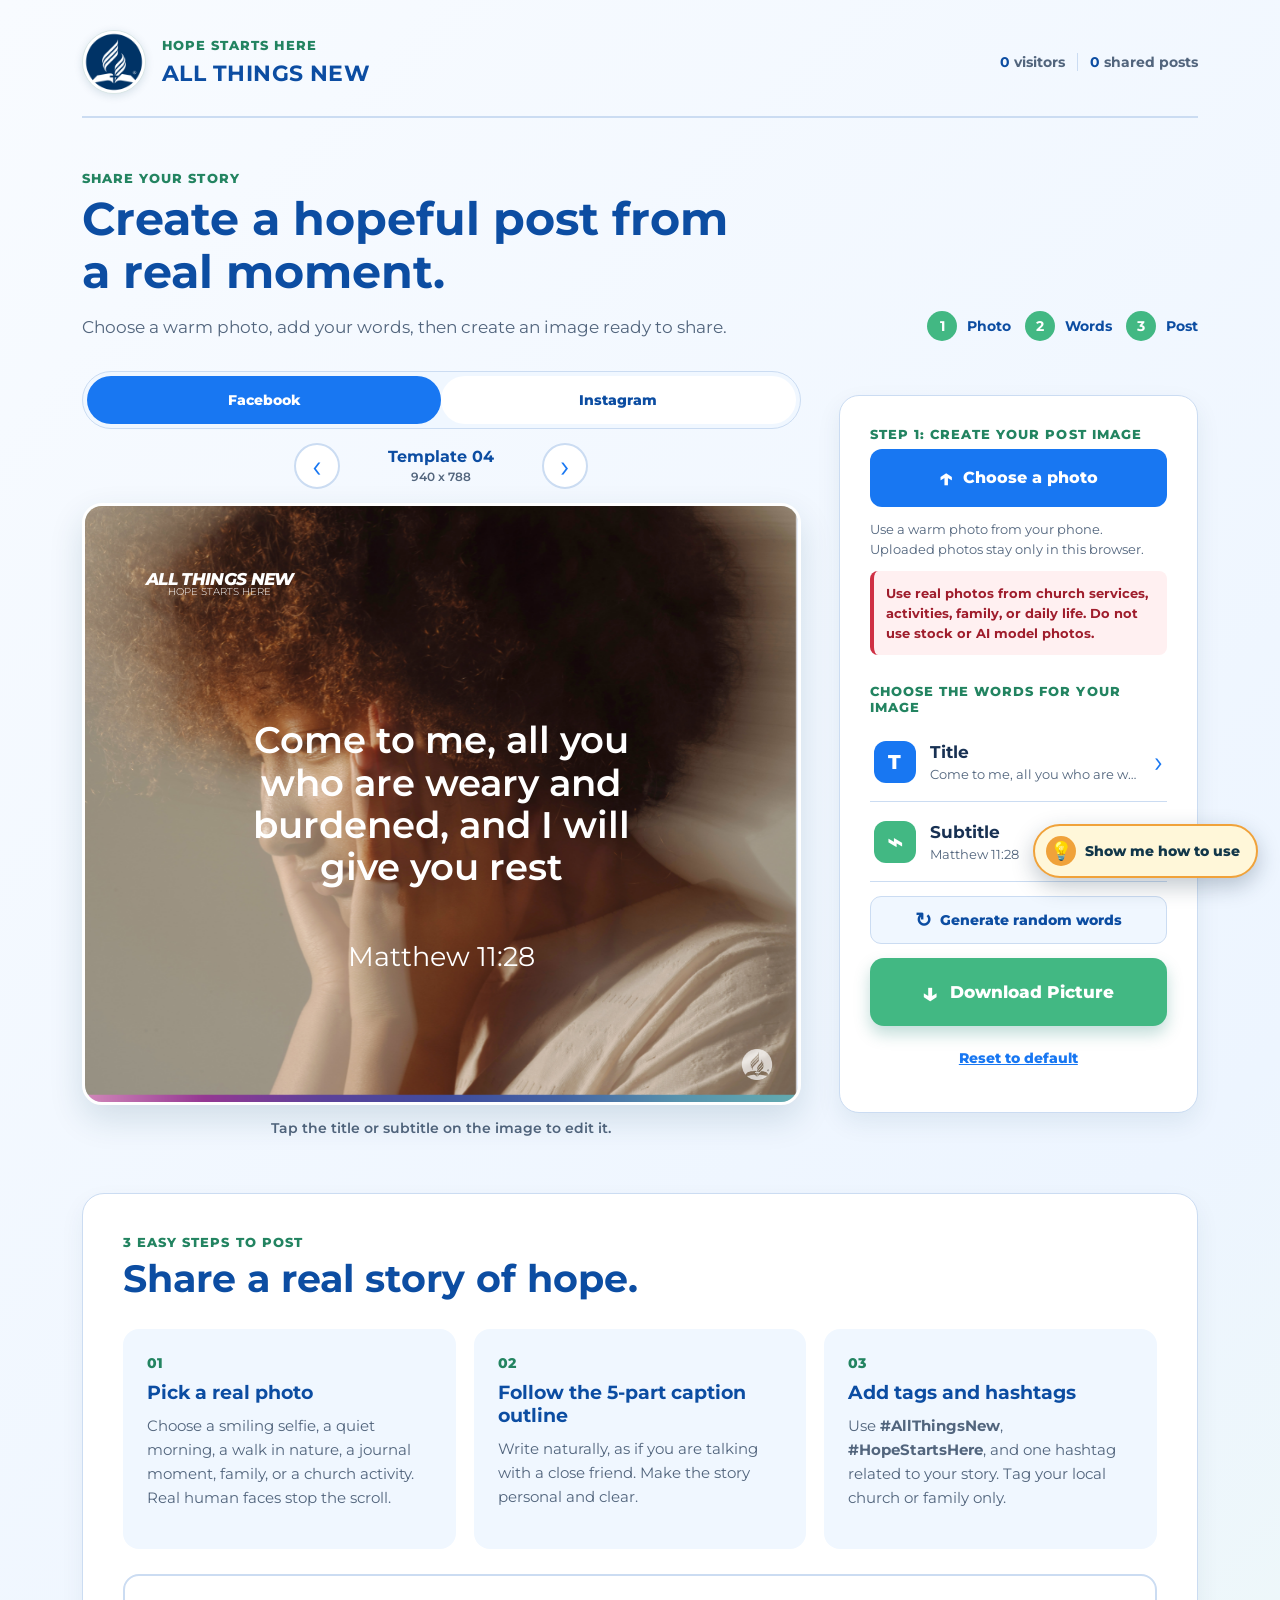
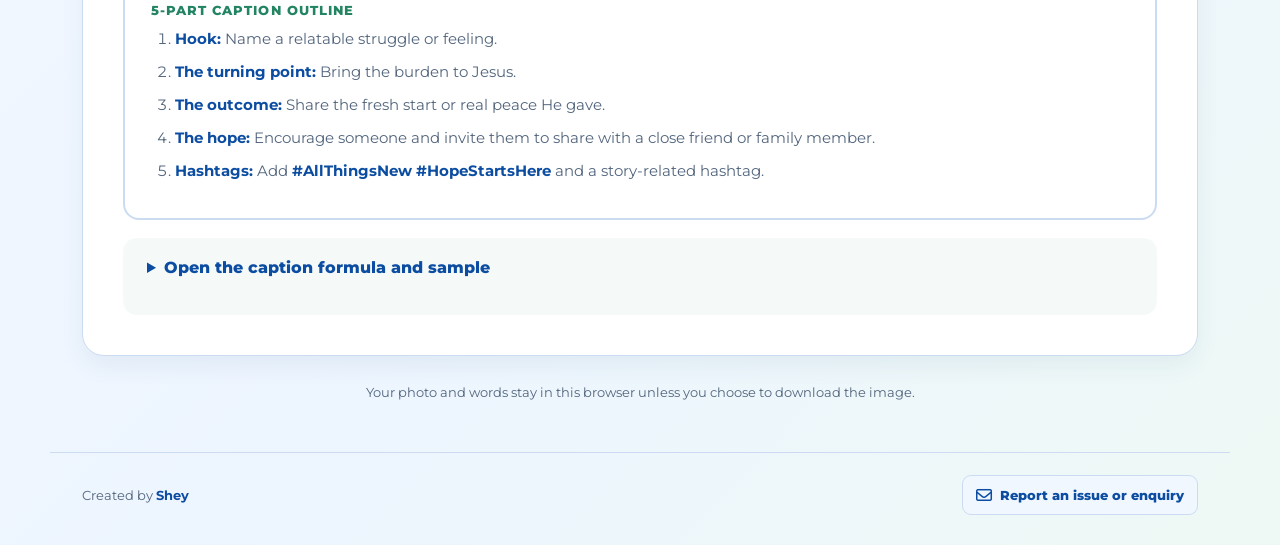
==== index.html @ 76ec109b "Refine mobile post editor" ====
<!doctype html>
<html lang="en">
<head>
  <meta charset="utf-8">
  <meta name="viewport" content="width=device-width, initial-scale=1">
  <meta name="theme-color" content="#075d70">
  <title>All Things New Post Creator</title>
  <link rel="preconnect" href="https://fonts.googleapis.com">
  <link rel="preconnect" href="https://fonts.gstatic.com" crossorigin>
  <link href="https://fonts.googleapis.com/css2?family=Montserrat:ital,wght@0,300;0,400;0,500;0,600;0,700;0,800;1,800&display=swap" rel="stylesheet">
  <link rel="stylesheet" href="https://cdnjs.cloudflare.com/ajax/libs/font-awesome/6.7.2/css/all.min.css">
  <link rel="stylesheet" href="styles.css?v=29">
</head>
<body>
  <main class="page-shell">
    <header class="site-header">
      <img class="brand-logo" src="resources/images/logo.png" alt="All Things New logo">
      <div><p class="eyebrow">Hope Starts Here</p><h1>ALL THINGS NEW</h1></div>
      <p class="visitor-count" id="site-stats" aria-live="polite" hidden><span><strong id="visitor-count">0</strong> visitors</span><span><strong id="share-count">0</strong> shared posts</span></p>
    </header>

    <section class="intro" aria-labelledby="intro-title">
      <div><p class="eyebrow">Share your story</p><h2 id="intro-title">Create a hopeful post from a real moment.</h2><p class="intro-copy">Choose a warm photo, add your words, then create an image ready to share.</p></div>
      <div class="steps" aria-label="Three steps"><span><b>1</b> Photo</span><span><b>2</b> Words</span><span><b>3</b> Post</span></div>
    </section>

    <section class="workspace" aria-label="Post creator">
      <div class="template-wrap">
        <div class="format-switch" aria-label="Post format"><button class="format-button is-selected" type="button" data-format="facebook">Facebook</button><button class="format-button" type="button" data-format="instagram">Instagram</button></div>
        <div class="template-navigation"><button class="template-nav" id="previous-template" type="button" aria-label="Previous template">‹</button><p><strong id="template-name">Hope</strong><span id="template-size">940 × 788</span></p><button class="template-nav" id="next-template" type="button" aria-label="Next template">›</button></div>
        <div class="template" id="template" role="img" aria-label="Editable post template">
          <img id="background-image" src="resources/images/facebook/background_04.png" alt="Selected post background">
          <div class="template-overlay template-watermark" id="template-watermark" aria-hidden="true"><span id="watermark-title">ALL THINGS NEW</span><span id="watermark-subtitle">HOPE STARTS HERE</span></div>
          <img class="template-overlay template-logo" id="template-logo" src="resources/images/template_logo.png" alt="">
          <button class="template-text title-text" id="title-preview" type="button" aria-label="Edit title">Come to me, all you who are weary and burdened, and I will give you rest</button>
          <button class="template-text subtitle-text" id="subtitle-preview" type="button" aria-label="Edit subtitle">Matthew  11:28</button>
        </div>
        <p class="template-hint">Tap the title or subtitle on the image to edit it.</p>
      </div>

      <aside class="editor-card" aria-label="Post controls">
        <p class="eyebrow">Step 1: Create your post image</p>
        <label class="upload-button" for="photo-upload"><span aria-hidden="true">↑</span> Choose a photo</label>
        <input id="photo-upload" type="file" accept="image/*" hidden>
        <p class="upload-note" id="upload-note">Use a warm photo from your phone. Uploaded photos stay only in this browser.</p>
        <p class="photo-reminder danger"><span class="photo-reminder-full">Use real photos from church services, activities, family, or daily life. Do not use stock or AI model photos.</span><span class="photo-reminder-short">Real photos only. No stock or AI photos.</span></p>
        <p class="eyebrow editor-heading">Choose the words for your image</p>
         <button class="edit-row" type="button" data-field="title"><span class="edit-icon" aria-hidden="true">T</span><span><strong>Title</strong><small id="title-summary">Come to me, all you who are weary and burdened, and I will give you rest</small></span><span class="chevron" aria-hidden="true">›</span></button>
         <button class="edit-row" type="button" data-field="subtitle"><span class="edit-icon voice" aria-hidden="true">⌁</span><span><strong>Subtitle</strong><small id="subtitle-summary">Matthew  11:28</small></span><span class="chevron" aria-hidden="true">›</span></button>
         <button class="generate-text-button" id="generate-text-button" type="button" disabled><span aria-hidden="true">↻</span> Generate random words</button>
         <div class="share-area"><button class="share-button" id="share-button" type="button"><span class="share-glyph" aria-hidden="true">↓</span><span>Download Picture</span></button><button class="reset-button" id="reset-button" type="button">Reset to default</button></div>
      </aside>
    </section>

    <section class="guide-section" aria-labelledby="guide-title">
      <div><p class="eyebrow">3 easy steps to post</p><h2 id="guide-title">Share a real story of hope.</h2></div>
      <div class="guide-grid">
        <article><span>01</span><h3>Pick a real photo</h3><p>Choose a smiling selfie, a quiet morning, a walk in nature, a journal moment, family, or a church activity. Real human faces stop the scroll.</p></article>
        <article><span>02</span><h3>Follow the 5-part caption outline</h3><p>Write naturally, as if you are talking with a close friend. Make the story personal and clear.</p></article>
        <article><span>03</span><h3>Add tags and hashtags</h3><p>Use <strong>#AllThingsNew</strong>, <strong>#HopeStartsHere</strong>, and one hashtag related to your story. Tag your local church or family only.</p></article>
      </div>
      <div class="caption-guide"><p class="eyebrow">5-part caption outline</p><ol><li><strong>Hook:</strong> Name a relatable struggle or feeling.</li><li><strong>The turning point:</strong> Bring the burden to Jesus.</li><li><strong>The outcome:</strong> Share the fresh start or real peace He gave.</li><li><strong>The hope:</strong> Encourage someone and invite them to share with a close friend or family member.</li><li><strong>Hashtags:</strong> Add <strong>#AllThingsNew #HopeStartsHere</strong> and a story-related hashtag.</li></ol></div>
      <details class="caption-template"><summary>Open the caption formula and sample</summary><article class="social-sample" id="social-sample" data-platform="facebook" aria-label="Example social media post preview"><header class="social-post-header"><img class="social-avatar" src="resources/images/logo.png" alt=""><span><strong id="sample-user-name">All Things New</strong><small id="sample-post-meta">Just now · Public</small></span><i class="fa-solid fa-ellipsis" aria-hidden="true"></i></header><p class="sample-post-copy">A while ago, I was feeling completely [overwhelmed by work / stressed about the future / exhausted by daily life / trapped in overthinking]. I kept trying to fix everything on my own, but honestly, it was wearing me out.&#10;&#10;That’s when I brought my mess to Jesus and asked Him for a real fresh start.&#10;&#10;He didn't change my circumstances overnight, but He gave me [a deep peace / clear direction / the strength to keep going / quiet rest for my mind] right in the middle of it.&#10;&#10;If you’re going through a heavy or tiring season right now, please know that fresh starts are real and hope is available. You don't have to figure it all out alone 🤍&#10;&#10;Know someone who might need a little hope today? Feel free to share or send this post to a close friend or family member who's going through a tough week!</p><p class="sample-post-hashtags">#AllThingsNew #HopeStartsHere [Insert Your Story Hashtag]</p><img class="sample-post-image" id="sample-post-image" alt="Example All Things New post image"><div class="sample-reaction-count"><span><i class="fa-solid fa-thumbs-up" aria-hidden="true"></i> Like</span><span>1 comment</span></div><div class="sample-reactions" aria-hidden="true"><span><i class="fa-regular fa-thumbs-up"></i> Like</span><span><i class="fa-regular fa-comment"></i> Comment</span><span><i class="fa-solid fa-share"></i> Share</span></div></article></details>
    </section>
    <p class="privacy-note">Your photo and words stay in this browser unless you choose to download the image.</p>
  </main>
  <footer class="site-footer"><p>Created by <strong>Shey</strong></p><a href="mailto:vviamwho02@gmail.com?subject=All%20Things%20New%20website%20issue%20or%20enquiry"><i class="fa-regular fa-envelope" aria-hidden="true"></i> Report an issue or enquiry</a></footer>

  <dialog class="edit-dialog" id="edit-dialog" aria-labelledby="dialog-title"><form method="dialog" id="edit-form"><button class="close-button" value="cancel" aria-label="Close editor">×</button><p class="eyebrow">Edit your message</p><h2 id="dialog-title">Change title</h2><label for="message-input" id="message-label">Title</label><textarea id="message-input" rows="5" maxlength="1000" spellcheck="true"></textarea><div class="input-tools"><span id="word-count">0 / 100 words</span><button type="button" class="speak-button" id="speak-button">Speak</button></div><p class="text-guidance" id="text-guidance" aria-live="polite"></p><p class="voice-status" id="voice-status" aria-live="polite"></p><button class="done-button" value="save">Done</button></form></dialog>
  <div class="share-dialog" id="share-dialog" hidden aria-labelledby="share-title"><div class="share-panel composer-panel"><div class="processing" id="processing-state"><span class="loader"></span><h2 id="share-title">Creating your image</h2><p>Preparing your post...</p></div><div class="post-composer" id="post-composer" hidden><button class="close-share" id="close-share" type="button" aria-label="Close post composer">×</button><p class="eyebrow">Step 2: Write and share your post</p><h2>Your image was downloaded</h2><p class="composer-message">Share it to your friend with your story!</p><div class="caption-heading"><label for="caption-input">Your caption</label><button class="caption-guide-button" id="caption-guide-button" type="button" aria-expanded="false" aria-controls="caption-guide-tip">💡 Need ideas?</button></div><textarea id="caption-input" rows="11" spellcheck="true" placeholder="Write your story here...&#10;&#10;Start with a feeling or struggle, share the turning point with Jesus, then offer hope to a friend."></textarea><div class="caption-guide-tip" id="caption-guide-tip" hidden><strong>A small writing kit</strong><span>1. Hook: name a feeling.</span><span>2. Turning point: bring it to Jesus.</span><span>3. Outcome: share the peace or fresh start.</span><span>4. Hope: encourage a friend.</span></div><label for="hashtag-input">Hashtags</label><input id="hashtag-input" class="hashtag-input" value="#AllThingsNew #HopeStartsHere" aria-describedby="hashtag-help"><p class="composer-help" id="hashtag-help">Add your own story hashtag after these two campaign hashtags.</p><img id="created-image-preview" class="created-image-preview" alt="Your generated post image"><p class="share-status" id="share-status" aria-live="polite"></p><p class="share-to-title">Choose where to share</p><div class="platform-actions"><button type="button" data-platform="facebook">Share to Facebook</button><button type="button" data-platform="whatsapp">Send with WhatsApp</button><button type="button" data-platform="instagram">Share to Instagram</button><button type="button" data-platform="tiktok">Share to TikTok</button></div></div></div></div>
  <button class="guide-bulb" id="guide-bulb" type="button" hidden><span aria-hidden="true">💡</span><span>Show me how to use</span></button>
  <div class="guide-layer" id="guide-layer" hidden aria-live="polite"></div>
  <script src="templates/templates.js?v=21"></script>
  <script src="supabase-config.js?v=2"></script>
  <script src="app.js?v=30"></script>
</body>
</html>
---- styles.css ----
:root { --ink:#12374a; --muted:#4c6875; --blue:#075d70; --blue-dark:#063f58; --green:#087968; --green-dark:#056154; --mist:#eef8f6; --surface:#ffffff; --line:#c8dfdc; --focus:#f0a23a; }
* { box-sizing:border-box; }
body { margin:0; color:var(--ink); background:linear-gradient(135deg,#f7fcfb 0%,#eaf5f5 100%); font-family:Montserrat,Arial,sans-serif; font-size:16px; }
button,textarea { font:inherit; } button { cursor:pointer; } button:focus-visible,textarea:focus-visible { outline:4px solid var(--focus); outline-offset:3px; }
.page-shell { max-width:1180px; margin:auto; padding:30px 32px 52px; }
.site-header { display:flex; align-items:center; gap:16px; padding-bottom:22px; border-bottom:2px solid var(--line); }
.brand-logo { width:64px; height:64px; flex:none; border:1px solid #d9e7e5; border-radius:50%; background:#fff; object-fit:cover; }
.eyebrow { margin:0 0 7px; color:var(--green-dark); font-size:13px; font-weight:800; letter-spacing:.08em; text-transform:uppercase; }
h1,h2,p { margin-top:0; } h1 { margin-bottom:0; color:var(--blue-dark); font-size:22px; letter-spacing:.02em; } h2 { margin-bottom:14px; color:var(--blue-dark); font-size:clamp(30px,4vw,46px); line-height:1.15; }
.visitor-count { display:flex; gap:12px; margin:0 0 0 auto; color:var(--muted); font-size:14px; font-weight:700; }.visitor-count span + span { padding-left:12px; border-left:1px solid var(--line); }.visitor-count strong { color:var(--blue-dark); }
.intro { display:flex; align-items:end; justify-content:space-between; gap:32px; padding:52px 0 30px; }.intro h2 { max-width:680px; }.intro-copy { max-width:650px; margin-bottom:0; color:var(--muted); font-size:17px; line-height:1.65; }
.steps { display:flex; gap:14px; color:var(--blue-dark); font-size:14px; font-weight:700; white-space:nowrap; }.steps b { display:inline-grid; place-items:center; width:30px; height:30px; margin-right:6px; color:#fff; background:var(--green); border-radius:50%; }
.workspace { display:grid; grid-template-columns:minmax(0,2fr) minmax(310px,1fr); align-items:center; gap:38px; }.template-wrap { min-width:0; }.template { position:relative; overflow:hidden; aspect-ratio:940/788; border:3px solid #fff; border-radius:20px; background:#d7e2dc; box-shadow:0 14px 34px #063f5824; isolation:isolate; }
#background-image { position:absolute; inset:0; width:100%; height:100%; object-fit:cover; z-index:-1; }.template-text { position:absolute; left:7.98%; width:84.04%; min-height:0; padding:0; color:#fff; border:0; border-radius:8px; background:transparent; font-family:Montserrat,Arial,sans-serif; text-align:center; white-space:pre-line; }.template-text:hover,.template-text:focus-visible { background:transparent; outline:3px solid #fff; outline-offset:4px; }.title-text { top:34%; font-size:clamp(21px,5.16vw,48.5px); font-weight:600; line-height:1.15; }.subtitle-text { top:61%; font-size:clamp(16px,3.8vw,35.7px); font-weight:400; line-height:1.35; }
.floating-share { position:absolute; right:18px; bottom:18px; z-index:2; display:flex; align-items:center; justify-content:center; gap:6px; min-width:76px; min-height:76px; color:#fff; background:var(--blue); border:3px solid #fff; border-radius:50%; box-shadow:0 5px 15px #063f5866; font-weight:800; }.floating-share span { font-size:27px; }.floating-share small { display:none; }.floating-share:hover { background:var(--blue-dark); transform:scale(1.04); }.template-hint { margin:14px 0 0; color:var(--muted); font-size:14px; font-weight:600; text-align:center; }
.editor-card { padding:30px; background:var(--surface); border:1px solid var(--line); border-radius:20px; box-shadow:0 10px 25px #063f5814; }.edit-row { display:flex; align-items:center; width:100%; min-height:80px; gap:14px; padding:16px 4px; color:var(--ink); text-align:left; border:0; border-bottom:1px solid var(--line); background:transparent; }.edit-row:hover { background:var(--mist); }.edit-row > span:nth-child(2) { min-width:0; flex:1; }.edit-row strong,.edit-row small { display:block; }.edit-row strong { font-size:17px; }.edit-row small { overflow:hidden; margin-top:4px; color:var(--muted); font-size:13px; text-overflow:ellipsis; white-space:nowrap; }.edit-icon { display:grid; place-items:center; flex:none; width:42px; height:42px; color:#fff; background:var(--blue); border-radius:12px; font-size:20px; font-weight:800; }.edit-icon.voice { background:var(--green); font-size:26px; }.chevron { color:var(--blue); font-size:30px; }
.generate-text-button { display:flex; align-items:center; justify-content:center; gap:8px; width:100%; min-height:48px; margin-top:14px; color:var(--blue-dark); background:var(--mist); border:1px solid var(--line); border-radius:11px; font-size:14px; font-weight:800; }.generate-text-button:hover:not(:disabled) { color:#fff; background:var(--blue); border-color:var(--blue); }.generate-text-button:disabled { cursor:wait; opacity:.65; }.generate-text-button span { font-size:20px; }.share-area { padding-top:14px; }.share-button { display:flex; align-items:center; justify-content:center; gap:12px; width:100%; min-height:68px; color:#fff; background:var(--green); border:0; border-radius:14px; box-shadow:0 8px 16px #08796840; font-size:17px; font-weight:800; }.share-button:hover { background:var(--green-dark); transform:translateY(-1px); }.share-glyph { font-size:27px; }.reset-button { width:100%; min-height:48px; margin-top:8px; padding:12px; color:var(--blue); background:transparent; border:0; font-size:14px; font-weight:800; text-decoration:underline; }.privacy-note { margin:28px 0 0; color:var(--muted); font-size:13px; text-align:center; }
dialog { max-width:500px; width:calc(100% - 30px); padding:0; border:0; border-radius:20px; box-shadow:0 20px 70px #063f5855; }dialog::backdrop { background:#063f5899; backdrop-filter:blur(4px); }.edit-dialog form { position:relative; padding:32px; }.close-button,.close-share { position:absolute; top:17px; right:19px; color:var(--muted); background:none; border:0; font-size:30px; }.edit-dialog h2,.share-options h2 { font-size:29px; }label { display:block; margin:24px 0 8px; font-size:15px; font-weight:800; }textarea { width:100%; min-height:120px; padding:15px; color:var(--ink); border:2px solid var(--line); border-radius:12px; outline-color:var(--blue); resize:vertical; }.input-tools { display:flex; justify-content:space-between; align-items:center; margin-top:10px; color:var(--muted); font-size:13px; }.speak-button { min-height:42px; padding:8px 13px; color:var(--green-dark); background:#e1f2ed; border:0; border-radius:9px; font-size:13px; font-weight:800; }.voice-status { min-height:18px; margin:12px 0 0; color:var(--green-dark); font-size:13px; }.done-button { width:100%; min-height:56px; margin-top:22px; padding:15px; color:#fff; background:var(--blue); border:0; border-radius:12px; font-size:16px; font-weight:800; }
.share-dialog { position:fixed; inset:0; z-index:5; display:grid; place-items:center; padding:20px; background:#063f58cc; }.share-dialog[hidden] { display:none !important; pointer-events:none; }.share-panel { position:relative; width:min(440px,100%); padding:32px; background:#fff; border-radius:20px; text-align:center; }.processing h2 { margin-top:20px; }.processing p,.share-options>p:not(.eyebrow):not(.share-fallback) { color:var(--muted); font-size:14px; }.loader { display:block; width:50px; height:50px; margin:auto; border:5px solid #d7ece7; border-top-color:var(--green); border-radius:50%; animation:spin .8s linear infinite; }@keyframes spin { to { transform:rotate(360deg); } }.share-options { position:relative; }.share-grid { display:grid; grid-template-columns:1fr 1fr; gap:12px; margin-top:25px; }.share-grid button { min-height:72px; color:var(--ink); background:#f3f9f8; border:1px solid var(--line); border-radius:12px; font-size:22px; font-weight:800; }.share-grid button:hover { border-color:var(--green); }.share-grid span { display:block; margin-top:5px; font-size:12px; font-weight:700; }.share-fallback { margin:20px 0 0; color:var(--muted); font-size:12px; line-height:1.5; }
@media (max-width:760px) { .page-shell { padding:22px 16px 38px; }.site-header { gap:12px; padding-bottom:18px; }.brand-logo { width:54px; height:54px; }h1 { font-size:18px; }.intro { display:block; padding:38px 0 24px; }.intro-copy { font-size:16px; }.steps { justify-content:space-between; margin-top:24px; font-size:13px; }.workspace { display:block; }.editor-card { margin-top:26px; padding:24px; }.visitor-count { display:none; }.floating-share { right:10px; bottom:10px; min-width:64px; min-height:64px; } }
@media (prefers-reduced-motion:reduce) { *,*::before,*::after { scroll-behavior:auto!important; animation-duration:.01ms!important; transition-duration:.01ms!important; } }

.format-switch { display:flex; gap:10px; margin-bottom:14px; }.format-button { min-height:48px; flex:1; padding:10px 14px; color:var(--blue-dark); background:#fff; border:2px solid var(--line); border-radius:12px; font-size:14px; font-weight:800; }.format-button.is-selected { color:#fff; background:var(--blue); border-color:var(--blue); }.template-navigation { display:flex; align-items:center; justify-content:center; gap:16px; margin:0 0 14px; }.template-navigation p { min-width:170px; margin:0; color:var(--blue-dark); text-align:center; }.template-navigation strong,.template-navigation span { display:block; }.template-navigation strong { font-size:16px; }.template-navigation span { margin-top:3px; color:var(--muted); font-size:12px; font-weight:600; }.template-nav { display:grid; place-items:center; width:46px; height:46px; color:var(--blue); background:#fff; border:2px solid var(--line); border-radius:50%; font-size:32px; line-height:1; }.template-nav:hover { border-color:var(--blue); background:var(--mist); }
.upload-button { display:flex; align-items:center; justify-content:center; gap:10px; width:100%; min-height:58px; margin:0; color:#fff; background:var(--blue); border:0; border-radius:12px; font-size:16px; font-weight:800; cursor:pointer; }.upload-button:hover { background:var(--blue-dark); }.upload-button span { font-size:24px; }.upload-note,.photo-reminder { margin:12px 0 0; color:var(--muted); font-size:13px; line-height:1.55; }.photo-reminder { padding:12px; color:var(--green-dark); background:var(--mist); border-left:4px solid var(--green); border-radius:8px; }.editor-heading { margin-top:28px; }
.guide-section { margin-top:56px; padding:40px; background:#fff; border:1px solid var(--line); border-radius:22px; box-shadow:0 10px 25px #063f5810; }.guide-section h2 { max-width:650px; font-size:clamp(28px,3vw,38px); }.guide-grid { display:grid; grid-template-columns:repeat(3,1fr); gap:18px; margin-top:28px; }.guide-grid article { padding:24px; background:var(--mist); border-radius:16px; }.guide-grid span { color:var(--green-dark); font-size:14px; font-weight:800; }.guide-grid h3 { margin:9px 0 10px; color:var(--blue-dark); font-size:19px; }.guide-grid p,.caption-guide li,.caption-template p { color:var(--muted); font-size:15px; line-height:1.6; }.caption-guide { margin-top:25px; padding:26px; border:2px solid var(--line); border-radius:16px; }.caption-guide ol { margin:0; padding-left:24px; }.caption-guide li { margin:9px 0; }.caption-guide strong,.caption-template strong { color:var(--blue-dark); }.caption-template { margin-top:18px; padding:0 24px 18px; background:#f5faf9; border-radius:14px; }.caption-template summary { padding:20px 0; color:var(--blue-dark); font-size:16px; font-weight:800; cursor:pointer; }.caption-template p:last-child { margin-bottom:0; }
@media (max-width:760px) { .format-switch { display:grid; grid-template-columns:1fr 1fr; }.format-button { padding:9px 6px; font-size:12px; }.guide-section { margin-top:38px; padding:26px 20px; }.guide-grid { grid-template-columns:1fr; }.guide-grid article { padding:20px; }.caption-guide { padding:22px 18px; }.caption-template { padding:0 18px 16px; } }

body[data-format="facebook"] { --ink:#183153; --muted:#52657d; --blue:#1877f2; --blue-dark:#0c4da2; --green:#42b883; --green-dark:#238461; --mist:#f0f7ff; --surface:#fff; --line:#cbdcf2; --focus:#f0a23a; background:linear-gradient(135deg,#f8fbff 0%,#edf5ff 68%,#eef9f5 100%); }
body[data-format="instagram"] { --ink:#45235c; --muted:#765879; --blue:#833ab4; --blue-dark:#5c1f86; --green:#fd1d86; --green-dark:#c4166a; --mist:#fff1f6; --surface:#fff; --line:#f0c5df; --focus:#ffbd3e; background:linear-gradient(135deg,#833ab4 0%,#c13584 35%,#fd1d86 65%,#fcb045 100%); }
body[data-format="instagram"] .page-shell { background:#fffaffea; }.format-switch { gap:0; padding:4px; background:var(--mist); border:1px solid var(--line); border-radius:999px; }.format-button { border:0; border-radius:999px; }.format-button.is-selected { background:var(--blue); }.format-button + .format-button { margin-left:0; }body[data-format="instagram"] .format-button.is-selected { background:linear-gradient(135deg,#833ab4,#fd1d86 58%,#fcb045); }.brand-logo { box-shadow:0 2px 8px #063f5822; }

body,.page-shell,.site-header,.editor-card,.guide-section,.format-switch,.format-button,.upload-button,.share-button,.template-nav,.template-navigation p,.caption-guide,.caption-template { transition:background .45s ease,color .45s ease,border-color .45s ease,box-shadow .45s ease; }.template-overlay { position:absolute; z-index:1; height:auto; pointer-events:none; }.template-watermark { display:flex; flex-direction:column; align-items:center; justify-content:space-between; color:#fff; line-height:1; text-align:center; white-space:nowrap; }.template-watermark span:first-child { font-family:Montserrat,Arial,sans-serif; font-style:italic; font-weight:800; letter-spacing:-.04em; }.template-watermark span:last-child { font-family:Montserrat,Arial,sans-serif; font-style:normal; font-weight:300; letter-spacing:0; }.template-watermark.has-gradient-title span:first-child { color:transparent; background:linear-gradient(90deg,#98348e,#3478d5 50%,#70d7ef); background-clip:text; -webkit-background-clip:text; }.template-watermark.has-instagram-gradient-title span:first-child { color:transparent; background:linear-gradient(90deg,#98348e,#3478d5 50%,#75e6cb); background-clip:text; -webkit-background-clip:text; }.template-watermark.has-dark-subtitle span:last-child { color:#000; }.template-text { z-index:2; }

.composer-panel { width:min(720px,100%); max-height:calc(100vh - 32px); overflow:auto; text-align:left; }.post-composer h2 { margin-bottom:20px; }.post-composer textarea { min-height:250px; line-height:1.55; }.hashtag-input { width:100%; min-height:50px; padding:12px 14px; color:var(--ink); border:2px solid var(--line); border-radius:12px; font:inherit; outline-color:var(--blue); }.composer-help,.share-status { margin:8px 0 16px; color:var(--muted); font-size:13px; line-height:1.45; }.created-image-preview { display:block; width:min(100%,420px); max-height:380px; margin:18px auto; border:1px solid var(--line); border-radius:12px; object-fit:contain; }.platform-actions { display:flex; justify-content:center; gap:10px; }.platform-actions button { flex:1; min-height:58px; color:#fff; background:var(--blue); border:0; border-radius:11px; font-size:16px; font-weight:800; }.platform-actions button:hover { background:var(--blue-dark); }.share-status:not(:empty) { padding:10px 12px; color:var(--green-dark); background:var(--mist); border-radius:9px; }
@media (max-width:520px) { .composer-panel { padding:24px 18px; }.post-composer textarea { min-height:210px; }.platform-actions { flex-direction:column; } }

.photo-reminder.danger { color:#9f1d2c; background:#fff0f1; border-left-color:#cf3044; font-weight:700; }.composer-message { margin:-10px 0 22px; color:var(--green-dark); font-size:16px; font-weight:700; }.caption-heading { display:flex; align-items:center; justify-content:space-between; gap:12px; }.caption-heading label { margin:0; }.caption-guide-button { min-height:38px; padding:7px 10px; color:var(--blue-dark); background:var(--mist); border:1px solid var(--line); border-radius:9px; font-size:12px; font-weight:800; }.post-composer textarea::placeholder { color:#84939b; opacity:1; }.caption-guide-tip { display:grid; gap:6px; margin:10px 0 20px; padding:14px; color:var(--ink); background:#fff7d9; border-left:4px solid #f0a23a; border-radius:9px; font-size:13px; line-height:1.4; }.caption-guide-tip strong { color:var(--blue-dark); }
#caption-input { background:#f2f4f5; }.post-composer textarea:focus { background:#fff; }
.redownload-help { margin:0 auto 18px; text-align:center; }.redownload-help p { margin:0 0 8px; color:var(--muted); font-size:13px; }.redownload-help button { min-height:42px; padding:8px 13px; color:var(--blue-dark); background:var(--mist); border:1px solid var(--line); border-radius:9px; font-size:13px; font-weight:800; }.share-to-title { margin:22px 0 10px; color:var(--blue-dark); font-size:15px; font-weight:800; text-align:center; }.platform-actions button { display:flex; align-items:center; justify-content:center; gap:10px; color:#fff; background:var(--blue); border:2px solid var(--blue); box-shadow:0 6px 14px #075d7033; }.platform-actions .download-copy-button { color:var(--blue-dark); background:var(--mist); border-color:var(--line); box-shadow:none; }.platform-actions button:hover { background:var(--blue-dark); border-color:var(--blue-dark); }.platform-actions .download-copy-button:hover { color:#fff; background:var(--blue); border-color:var(--blue); }.platform-actions button i { font-size:20px; }
.share-fallback-message { margin:14px 0 0; padding:13px; color:var(--ink); background:#fff7d9; border-left:4px solid #f0a23a; border-radius:9px; font-size:14px; font-weight:600; line-height:1.5; }
.social-sample { max-width:590px; margin:0 auto; overflow:hidden; color:#1c1e21; background:#fff; border:1px solid #d8dce1; border-radius:10px; box-shadow:0 2px 8px #00000012; pointer-events:none; }.social-post-header { display:flex; align-items:center; gap:10px; padding:14px 14px 10px; }.social-avatar { width:40px; height:40px; border-radius:50%; object-fit:cover; }.social-post-header span { display:grid; gap:2px; min-width:0; }.social-post-header strong { color:#1c1e21; font-size:14px; }.social-post-header small { color:#65676b; font-size:12px; }.social-post-header > i { margin-left:auto; color:#65676b; }.sample-post-copy,.sample-post-hashtags { margin:0; padding:0 14px; color:#1c1e21; font-family:Arial,sans-serif; font-size:14px; line-height:1.42; }.sample-post-hashtags { padding-top:5px; padding-bottom:12px; color:#1877f2; }.sample-post-image { display:block; width:100%; max-height:440px; background:#eef0f2; object-fit:contain; }.sample-reaction-count { display:flex; justify-content:space-between; padding:10px 14px; color:#65676b; border-bottom:1px solid #e4e6eb; font:13px Arial,sans-serif; }.sample-reaction-count i { color:#1877f2; }.sample-reactions { display:grid; grid-template-columns:repeat(3,1fr); padding:4px 8px; color:#65676b; font:14px Arial,sans-serif; font-weight:700; text-align:center; }.sample-reactions span { padding:9px 2px; }.sample-reactions i { margin-right:5px; }.social-sample[data-platform="instagram"] { max-width:390px; border-color:#dbdbdb; border-radius:3px; }.social-sample[data-platform="instagram"] .social-post-header { padding:12px; }.social-sample[data-platform="instagram"] .social-post-header strong { font-size:13px; }.social-sample[data-platform="instagram"] .social-post-header small { display:none; }.social-sample[data-platform="instagram"] .sample-post-image { max-height:none; aspect-ratio:1/1; object-fit:cover; }.social-sample[data-platform="instagram"] .sample-reaction-count { justify-content:flex-start; gap:8px; padding:10px 12px 0; border:0; color:#262626; font-size:12px; font-weight:700; }.social-sample[data-platform="instagram"] .sample-reaction-count span:last-child { display:none; }.social-sample[data-platform="instagram"] .sample-reactions { display:flex; gap:15px; padding:9px 12px 5px; color:#262626; font-size:22px; text-align:left; }.social-sample[data-platform="instagram"] .sample-reactions span { padding:0; }.social-sample[data-platform="instagram"] .sample-reactions span:last-child { margin-left:auto; }.social-sample[data-platform="instagram"] .sample-reactions span { font-size:0; }.social-sample[data-platform="instagram"] .sample-reactions i { margin:0; font-size:22px; }.social-sample[data-platform="instagram"] .sample-post-copy,.social-sample[data-platform="instagram"] .sample-post-hashtags { padding-inline:12px; font-size:13px; }.social-sample[data-platform="instagram"] .sample-post-copy::before { color:#262626; content:"allthingsnew.hope "; font-weight:700; }.social-sample[data-platform="instagram"] .sample-post-hashtags { padding-bottom:13px; color:#00376b; }
.social-sample[data-platform="instagram"] .sample-post-image { aspect-ratio:4/5; }
.sample-post-copy { white-space:pre-line; text-align:left; }
.text-guidance { min-height:18px; margin:10px 0 0; padding-left:10px; color:#9f5b00; border-left:3px solid var(--focus); font-size:13px; font-weight:700; line-height:1.45; }
.text-guidance:empty { display:none; }
.site-footer { display:flex; align-items:center; justify-content:space-between; gap:18px; max-width:1180px; margin:0 auto; padding:22px 32px 30px; color:var(--muted); border-top:1px solid var(--line); font-size:13px; }.site-footer p { margin:0; }.site-footer strong { color:var(--blue-dark); }.site-footer a { display:inline-flex; align-items:center; gap:8px; min-height:40px; padding:9px 13px; color:var(--blue-dark); background:var(--mist); border:1px solid var(--line); border-radius:9px; font-weight:800; text-decoration:none; }.site-footer a:hover { color:#fff; background:var(--blue); border-color:var(--blue); }.site-footer a i { font-size:16px; }@media (max-width:600px) { .site-footer { display:grid; padding:20px 16px 26px; text-align:center; }.site-footer a { justify-content:center; } }
body[data-format="instagram"] .site-footer strong { color:#fff; text-shadow:0 1px 3px #5c1f8688; }
@media (max-width:760px) { .site-header .visitor-count { display:flex; width:100%; margin:12px 0 0; justify-content:center; } }
.guide-bulb { position:fixed; right:22px; bottom:22px; z-index:20; display:flex; align-items:center; gap:9px; min-height:52px; padding:10px 16px 10px 11px; color:#12374a; background:#fff7d9; border:2px solid #f0a23a; border-radius:999px; box-shadow:0 8px 22px #17324744; font-size:14px; font-weight:800; }.guide-bulb span:first-child { display:grid; place-items:center; width:30px; height:30px; background:#f0a23a; border-radius:50%; font-size:18px; }.guide-layer { position:fixed; inset:0; z-index:19; pointer-events:none; }.guide-heading { position:fixed; top:18px; left:50%; width:min(440px,calc(100% - 32px)); margin:0; padding:14px 18px; color:#fff; background:var(--blue-dark); border-radius:14px; box-shadow:0 8px 20px #17324755; font-size:17px; font-weight:800; text-align:center; transform:translateX(-50%); }.guide-callout { position:fixed; z-index:21; width:min(280px,calc(100vw - 24px)); padding:12px 14px; color:#12374a; background:#fff; border:2px solid #f0a23a; border-radius:12px; box-shadow:0 8px 22px #17324744; font-size:14px; font-weight:700; line-height:1.4; }.guide-callout::before { position:absolute; top:-11px; left:24px; width:16px; height:16px; background:#fff; border-top:2px solid #f0a23a; border-left:2px solid #f0a23a; content:""; transform:rotate(45deg); }.guide-highlight { position:relative; z-index:18; outline:4px solid #f0a23a; outline-offset:4px; border-radius:10px; box-shadow:0 0 0 7px #f0a23440; }.caption-guide-tip.guide-highlight,.platform-actions.guide-highlight { outline-offset:6px; }
@media (max-width:600px) { .guide-bulb { right:14px; bottom:14px; width:50px; min-height:50px; padding:0; border-radius:50%; }.guide-bulb span:first-child { width:100%; height:100%; background:transparent; }.guide-bulb span:last-child { display:none; }.guide-heading { top:10px; font-size:15px; }.guide-callout { width:calc(100vw - 24px); font-size:13px; }.guide-inline-callout { position:static; width:auto; margin:10px 0; pointer-events:none; }.guide-inline-callout::before { display:none; } }
.photo-reminder-short { display:none; }
@media (max-width:760px) { .site-header .visitor-count { display:none; }.upload-note { display:none; }.template-hint { display:block; margin-top:12px; font-size:13px; }.editor-heading,.edit-row,.generate-text-button { display:none; }.photo-reminder-full { display:none; }.photo-reminder-short { display:inline; } }
@media (max-width:900px) and (min-width:761px) { .page-shell { padding:26px 24px 44px; }.intro { display:block; padding:42px 0 28px; }.steps { margin-top:22px; }.workspace { display:block; }.editor-card { margin-top:28px; }.guide-section { padding:32px; } }
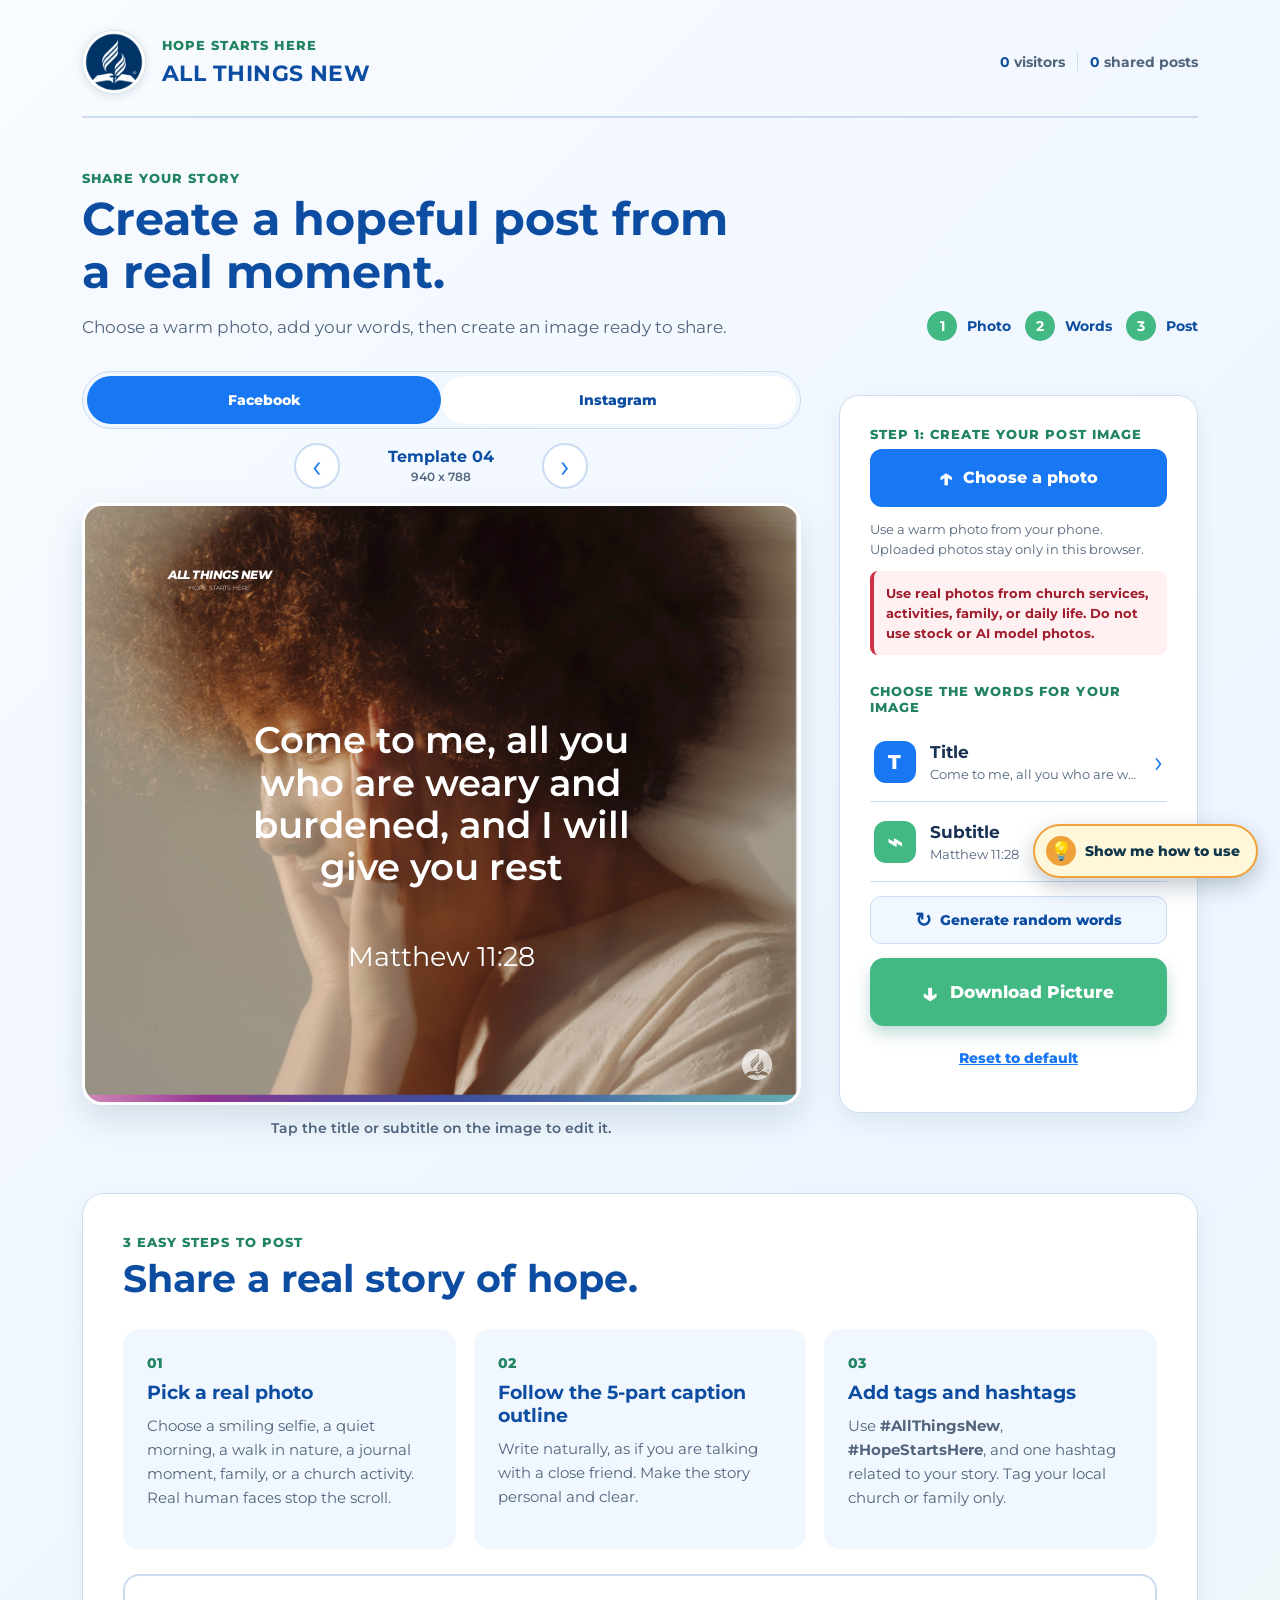
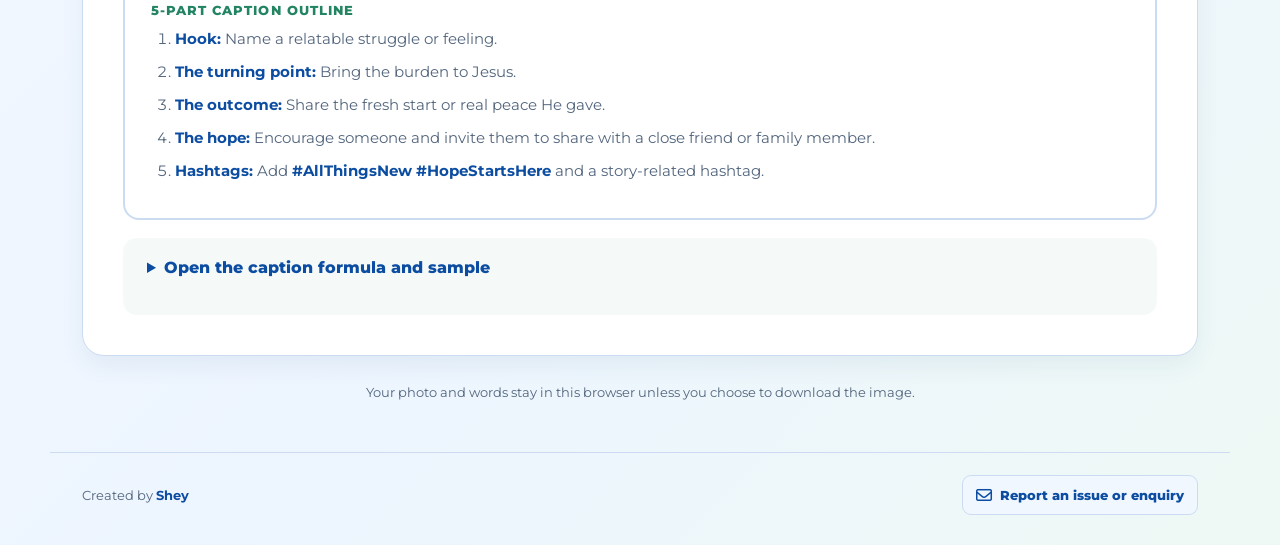
==== commit 6dfd8677: "Improve sharing controls and language tests" ====
--- a/index.html
+++ b/index.html
@@ -9,7 +9,7 @@
   <link rel="preconnect" href="https://fonts.gstatic.com" crossorigin>
   <link href="https://fonts.googleapis.com/css2?family=Montserrat:ital,wght@0,300;0,400;0,500;0,600;0,700;0,800;1,800&display=swap" rel="stylesheet">
   <link rel="stylesheet" href="https://cdnjs.cloudflare.com/ajax/libs/font-awesome/6.7.2/css/all.min.css">
-  <link rel="stylesheet" href="styles.css?v=29">
+  <link rel="stylesheet" href="styles.css?v=30">
 </head>
 <body>
   <main class="page-shell">
@@ -72,6 +72,6 @@
   <div class="guide-layer" id="guide-layer" hidden aria-live="polite"></div>
   <script src="templates/templates.js?v=21"></script>
   <script src="supabase-config.js?v=2"></script>
-  <script src="app.js?v=30"></script>
+  <script src="app.js?v=32"></script>
 </body>
 </html>
--- a/styles.css
+++ b/styles.css
@@ -31,12 +31,12 @@
 
 body,.page-shell,.site-header,.editor-card,.guide-section,.format-switch,.format-button,.upload-button,.share-button,.template-nav,.template-navigation p,.caption-guide,.caption-template { transition:background .45s ease,color .45s ease,border-color .45s ease,box-shadow .45s ease; }.template-overlay { position:absolute; z-index:1; height:auto; pointer-events:none; }.template-watermark { display:flex; flex-direction:column; align-items:center; justify-content:space-between; color:#fff; line-height:1; text-align:center; white-space:nowrap; }.template-watermark span:first-child { font-family:Montserrat,Arial,sans-serif; font-style:italic; font-weight:800; letter-spacing:-.04em; }.template-watermark span:last-child { font-family:Montserrat,Arial,sans-serif; font-style:normal; font-weight:300; letter-spacing:0; }.template-watermark.has-gradient-title span:first-child { color:transparent; background:linear-gradient(90deg,#98348e,#3478d5 50%,#70d7ef); background-clip:text; -webkit-background-clip:text; }.template-watermark.has-instagram-gradient-title span:first-child { color:transparent; background:linear-gradient(90deg,#98348e,#3478d5 50%,#75e6cb); background-clip:text; -webkit-background-clip:text; }.template-watermark.has-dark-subtitle span:last-child { color:#000; }.template-text { z-index:2; }
 
-.composer-panel { width:min(720px,100%); max-height:calc(100vh - 32px); overflow:auto; text-align:left; }.post-composer h2 { margin-bottom:20px; }.post-composer textarea { min-height:250px; line-height:1.55; }.hashtag-input { width:100%; min-height:50px; padding:12px 14px; color:var(--ink); border:2px solid var(--line); border-radius:12px; font:inherit; outline-color:var(--blue); }.composer-help,.share-status { margin:8px 0 16px; color:var(--muted); font-size:13px; line-height:1.45; }.created-image-preview { display:block; width:min(100%,420px); max-height:380px; margin:18px auto; border:1px solid var(--line); border-radius:12px; object-fit:contain; }.platform-actions { display:flex; justify-content:center; gap:10px; }.platform-actions button { flex:1; min-height:58px; color:#fff; background:var(--blue); border:0; border-radius:11px; font-size:16px; font-weight:800; }.platform-actions button:hover { background:var(--blue-dark); }.share-status:not(:empty) { padding:10px 12px; color:var(--green-dark); background:var(--mist); border-radius:9px; }
-@media (max-width:520px) { .composer-panel { padding:24px 18px; }.post-composer textarea { min-height:210px; }.platform-actions { flex-direction:column; } }
+.composer-panel { width:min(720px,100%); max-height:calc(100vh - 32px); overflow:auto; text-align:left; }.post-composer h2 { margin-bottom:20px; }.post-composer textarea { min-height:250px; line-height:1.55; }.hashtag-input { width:100%; min-height:50px; padding:12px 14px; color:var(--ink); border:2px solid var(--line); border-radius:12px; font:inherit; outline-color:var(--blue); }.composer-help,.share-status { margin:8px 0 16px; color:var(--muted); font-size:13px; line-height:1.45; }.created-image-preview { display:block; width:min(100%,420px); max-height:380px; margin:18px auto; border:1px solid var(--line); border-radius:12px; object-fit:contain; }.platform-actions { display:grid; grid-template-columns:1fr 1fr; gap:10px; }.share-actions-secondary { display:grid; gap:10px; }.platform-actions button { width:100%; min-height:58px; color:#fff; background:var(--blue); border:0; border-radius:11px; font-size:16px; font-weight:800; }.platform-actions button:hover { background:var(--blue-dark); }.share-status:not(:empty) { padding:10px 12px; color:var(--green-dark); background:var(--mist); border-radius:9px; }
+@media (max-width:520px) { .composer-panel { padding:24px 18px; }.post-composer textarea { min-height:210px; }.platform-actions { grid-template-columns:1fr; } }
 
 .photo-reminder.danger { color:#9f1d2c; background:#fff0f1; border-left-color:#cf3044; font-weight:700; }.composer-message { margin:-10px 0 22px; color:var(--green-dark); font-size:16px; font-weight:700; }.caption-heading { display:flex; align-items:center; justify-content:space-between; gap:12px; }.caption-heading label { margin:0; }.caption-guide-button { min-height:38px; padding:7px 10px; color:var(--blue-dark); background:var(--mist); border:1px solid var(--line); border-radius:9px; font-size:12px; font-weight:800; }.post-composer textarea::placeholder { color:#84939b; opacity:1; }.caption-guide-tip { display:grid; gap:6px; margin:10px 0 20px; padding:14px; color:var(--ink); background:#fff7d9; border-left:4px solid #f0a23a; border-radius:9px; font-size:13px; line-height:1.4; }.caption-guide-tip strong { color:var(--blue-dark); }
 #caption-input { background:#f2f4f5; }.post-composer textarea:focus { background:#fff; }
-.redownload-help { margin:0 auto 18px; text-align:center; }.redownload-help p { margin:0 0 8px; color:var(--muted); font-size:13px; }.redownload-help button { min-height:42px; padding:8px 13px; color:var(--blue-dark); background:var(--mist); border:1px solid var(--line); border-radius:9px; font-size:13px; font-weight:800; }.share-to-title { margin:22px 0 10px; color:var(--blue-dark); font-size:15px; font-weight:800; text-align:center; }.platform-actions button { display:flex; align-items:center; justify-content:center; gap:10px; color:#fff; background:var(--blue); border:2px solid var(--blue); box-shadow:0 6px 14px #075d7033; }.platform-actions .download-copy-button { color:var(--blue-dark); background:var(--mist); border-color:var(--line); box-shadow:none; }.platform-actions button:hover { background:var(--blue-dark); border-color:var(--blue-dark); }.platform-actions .download-copy-button:hover { color:#fff; background:var(--blue); border-color:var(--blue); }.platform-actions button i { font-size:20px; }
+.redownload-help { margin:0 auto 18px; text-align:center; }.redownload-help p { margin:0 0 8px; color:var(--muted); font-size:13px; }.redownload-help button { min-height:42px; padding:8px 13px; color:var(--blue-dark); background:var(--mist); border:1px solid var(--line); border-radius:9px; font-size:13px; font-weight:800; }.share-to-title { margin:22px 0 10px; color:var(--blue-dark); font-size:15px; font-weight:800; text-align:center; }.platform-actions button { display:flex; align-items:center; justify-content:center; gap:10px; color:#fff; background:var(--blue); border:2px solid var(--blue); box-shadow:0 6px 14px #075d7033; }.platform-actions .download-copy-button,.platform-actions .copy-caption-button { color:var(--blue-dark); background:var(--mist); border-color:var(--line); box-shadow:none; }.platform-actions button:hover { background:var(--blue-dark); border-color:var(--blue-dark); }.platform-actions .download-copy-button:hover,.platform-actions .copy-caption-button:hover { color:#fff; background:var(--blue); border-color:var(--blue); }.platform-actions button i { font-size:20px; }
 .share-fallback-message { margin:14px 0 0; padding:13px; color:var(--ink); background:#fff7d9; border-left:4px solid #f0a23a; border-radius:9px; font-size:14px; font-weight:600; line-height:1.5; }
 .social-sample { max-width:590px; margin:0 auto; overflow:hidden; color:#1c1e21; background:#fff; border:1px solid #d8dce1; border-radius:10px; box-shadow:0 2px 8px #00000012; pointer-events:none; }.social-post-header { display:flex; align-items:center; gap:10px; padding:14px 14px 10px; }.social-avatar { width:40px; height:40px; border-radius:50%; object-fit:cover; }.social-post-header span { display:grid; gap:2px; min-width:0; }.social-post-header strong { color:#1c1e21; font-size:14px; }.social-post-header small { color:#65676b; font-size:12px; }.social-post-header > i { margin-left:auto; color:#65676b; }.sample-post-copy,.sample-post-hashtags { margin:0; padding:0 14px; color:#1c1e21; font-family:Arial,sans-serif; font-size:14px; line-height:1.42; }.sample-post-hashtags { padding-top:5px; padding-bottom:12px; color:#1877f2; }.sample-post-image { display:block; width:100%; max-height:440px; background:#eef0f2; object-fit:contain; }.sample-reaction-count { display:flex; justify-content:space-between; padding:10px 14px; color:#65676b; border-bottom:1px solid #e4e6eb; font:13px Arial,sans-serif; }.sample-reaction-count i { color:#1877f2; }.sample-reactions { display:grid; grid-template-columns:repeat(3,1fr); padding:4px 8px; color:#65676b; font:14px Arial,sans-serif; font-weight:700; text-align:center; }.sample-reactions span { padding:9px 2px; }.sample-reactions i { margin-right:5px; }.social-sample[data-platform="instagram"] { max-width:390px; border-color:#dbdbdb; border-radius:3px; }.social-sample[data-platform="instagram"] .social-post-header { padding:12px; }.social-sample[data-platform="instagram"] .social-post-header strong { font-size:13px; }.social-sample[data-platform="instagram"] .social-post-header small { display:none; }.social-sample[data-platform="instagram"] .sample-post-image { max-height:none; aspect-ratio:1/1; object-fit:cover; }.social-sample[data-platform="instagram"] .sample-reaction-count { justify-content:flex-start; gap:8px; padding:10px 12px 0; border:0; color:#262626; font-size:12px; font-weight:700; }.social-sample[data-platform="instagram"] .sample-reaction-count span:last-child { display:none; }.social-sample[data-platform="instagram"] .sample-reactions { display:flex; gap:15px; padding:9px 12px 5px; color:#262626; font-size:22px; text-align:left; }.social-sample[data-platform="instagram"] .sample-reactions span { padding:0; }.social-sample[data-platform="instagram"] .sample-reactions span:last-child { margin-left:auto; }.social-sample[data-platform="instagram"] .sample-reactions span { font-size:0; }.social-sample[data-platform="instagram"] .sample-reactions i { margin:0; font-size:22px; }.social-sample[data-platform="instagram"] .sample-post-copy,.social-sample[data-platform="instagram"] .sample-post-hashtags { padding-inline:12px; font-size:13px; }.social-sample[data-platform="instagram"] .sample-post-copy::before { color:#262626; content:"allthingsnew.hope "; font-weight:700; }.social-sample[data-platform="instagram"] .sample-post-hashtags { padding-bottom:13px; color:#00376b; }
 .social-sample[data-platform="instagram"] .sample-post-image { aspect-ratio:4/5; }
@@ -49,5 +49,5 @@
 .guide-bulb { position:fixed; right:22px; bottom:22px; z-index:20; display:flex; align-items:center; gap:9px; min-height:52px; padding:10px 16px 10px 11px; color:#12374a; background:#fff7d9; border:2px solid #f0a23a; border-radius:999px; box-shadow:0 8px 22px #17324744; font-size:14px; font-weight:800; }.guide-bulb span:first-child { display:grid; place-items:center; width:30px; height:30px; background:#f0a23a; border-radius:50%; font-size:18px; }.guide-layer { position:fixed; inset:0; z-index:19; pointer-events:none; }.guide-heading { position:fixed; top:18px; left:50%; width:min(440px,calc(100% - 32px)); margin:0; padding:14px 18px; color:#fff; background:var(--blue-dark); border-radius:14px; box-shadow:0 8px 20px #17324755; font-size:17px; font-weight:800; text-align:center; transform:translateX(-50%); }.guide-callout { position:fixed; z-index:21; width:min(280px,calc(100vw - 24px)); padding:12px 14px; color:#12374a; background:#fff; border:2px solid #f0a23a; border-radius:12px; box-shadow:0 8px 22px #17324744; font-size:14px; font-weight:700; line-height:1.4; }.guide-callout::before { position:absolute; top:-11px; left:24px; width:16px; height:16px; background:#fff; border-top:2px solid #f0a23a; border-left:2px solid #f0a23a; content:""; transform:rotate(45deg); }.guide-highlight { position:relative; z-index:18; outline:4px solid #f0a23a; outline-offset:4px; border-radius:10px; box-shadow:0 0 0 7px #f0a23440; }.caption-guide-tip.guide-highlight,.platform-actions.guide-highlight { outline-offset:6px; }
 @media (max-width:600px) { .guide-bulb { right:14px; bottom:14px; width:50px; min-height:50px; padding:0; border-radius:50%; }.guide-bulb span:first-child { width:100%; height:100%; background:transparent; }.guide-bulb span:last-child { display:none; }.guide-heading { top:10px; font-size:15px; }.guide-callout { width:calc(100vw - 24px); font-size:13px; }.guide-inline-callout { position:static; width:auto; margin:10px 0; pointer-events:none; }.guide-inline-callout::before { display:none; } }
 .photo-reminder-short { display:none; }
-@media (max-width:760px) { .site-header .visitor-count { display:none; }.upload-note { display:none; }.template-hint { display:block; margin-top:12px; font-size:13px; }.editor-heading,.edit-row,.generate-text-button { display:none; }.photo-reminder-full { display:none; }.photo-reminder-short { display:inline; } }
+@media (max-width:760px) { .site-header .visitor-count { display:none; }.upload-note { display:none; }.template-hint { display:block; margin-top:12px; font-size:13px; }.editor-heading,.edit-row,.generate-text-button,.guide-section > div:first-child { display:none; }.photo-reminder-full { display:none; }.photo-reminder-short { display:inline; } }
 @media (max-width:900px) and (min-width:761px) { .page-shell { padding:26px 24px 44px; }.intro { display:block; padding:42px 0 28px; }.steps { margin-top:22px; }.workspace { display:block; }.editor-card { margin-top:28px; }.guide-section { padding:32px; } }
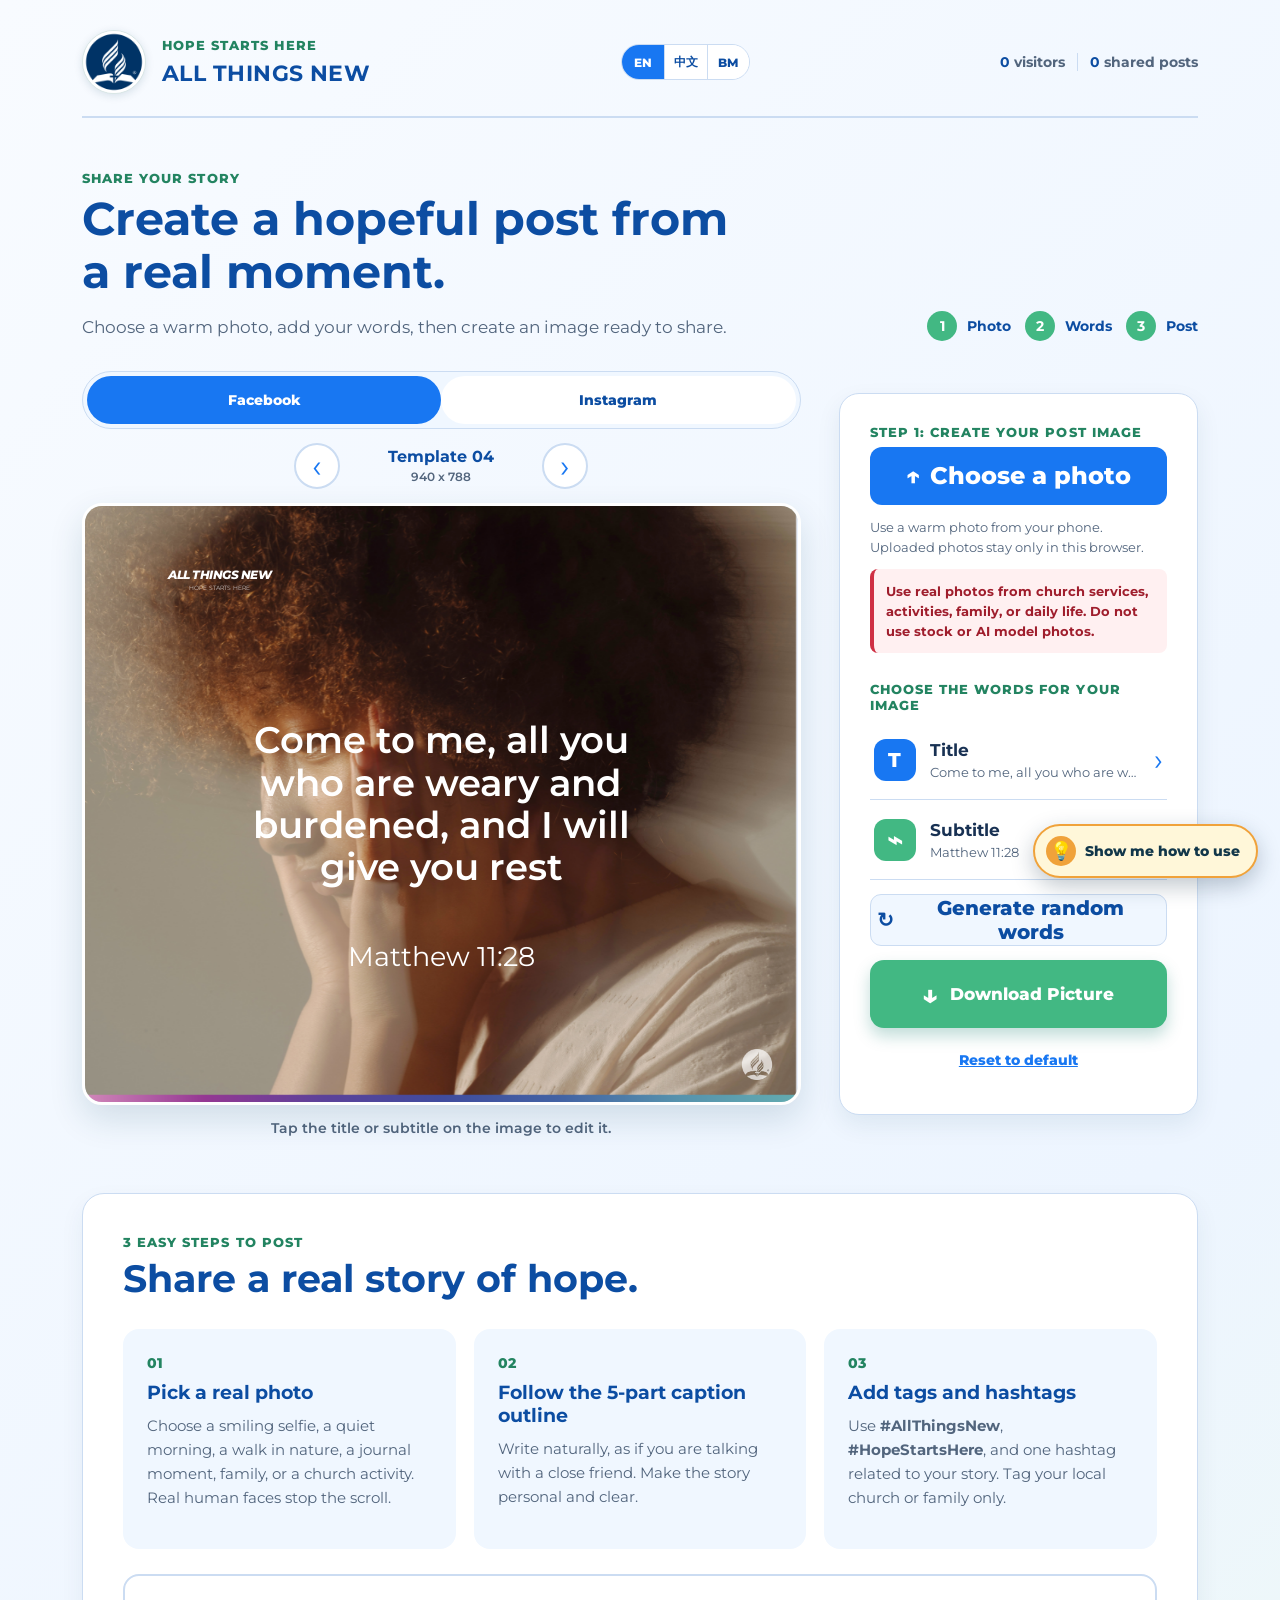
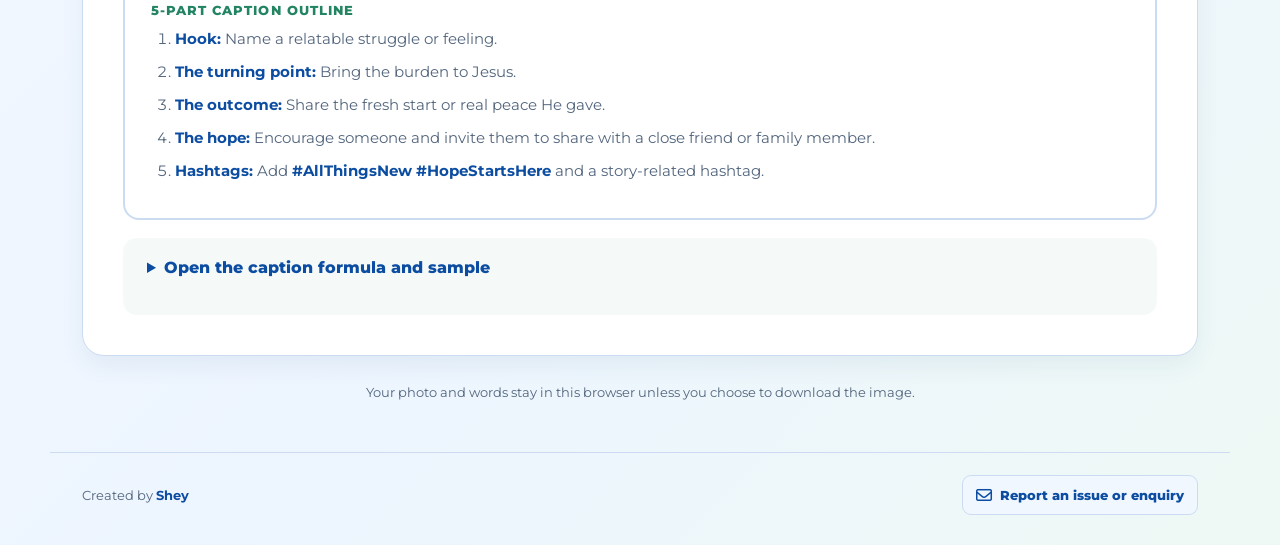
==== commit b0259258: "Add multilingual post creator" ====
--- a/index.html
+++ b/index.html
@@ -7,21 +7,22 @@
   <title>All Things New Post Creator</title>
   <link rel="preconnect" href="https://fonts.googleapis.com">
   <link rel="preconnect" href="https://fonts.gstatic.com" crossorigin>
-  <link href="https://fonts.googleapis.com/css2?family=Montserrat:ital,wght@0,300;0,400;0,500;0,600;0,700;0,800;1,800&display=swap" rel="stylesheet">
+  <link href="https://fonts.googleapis.com/css2?family=Montserrat:ital,wght@0,300;0,400;0,500;0,600;0,700;0,800;1,800&family=Noto+Sans+SC:wght@400;600;700&display=swap" rel="stylesheet">
   <link rel="stylesheet" href="https://cdnjs.cloudflare.com/ajax/libs/font-awesome/6.7.2/css/all.min.css">
-  <link rel="stylesheet" href="styles.css?v=30">
+  <link rel="stylesheet" href="styles.css?v=32">
 </head>
 <body>
   <main class="page-shell">
     <header class="site-header">
-      <img class="brand-logo" src="resources/images/logo.png" alt="All Things New logo">
-      <div><p class="eyebrow">Hope Starts Here</p><h1>ALL THINGS NEW</h1></div>
-      <p class="visitor-count" id="site-stats" aria-live="polite" hidden><span><strong id="visitor-count">0</strong> visitors</span><span><strong id="share-count">0</strong> shared posts</span></p>
+       <img class="brand-logo" src="resources/images/logo.png" alt="All Things New logo">
+       <div><p class="eyebrow">Hope Starts Here</p><h1>ALL THINGS NEW</h1></div>
+       <div class="language-switch" aria-label="Choose language"><button class="is-selected" type="button" data-language="english">EN</button><button type="button" data-language="chinese">中文</button><button type="button" data-language="malay">BM</button></div>
+       <p class="visitor-count" id="site-stats" aria-live="polite" hidden><span><strong id="visitor-count">0</strong> <span id="visitors-label">visitors</span></span><span><strong id="share-count">0</strong> <span id="shares-label">shared posts</span></span></p>
     </header>
 
     <section class="intro" aria-labelledby="intro-title">
       <div><p class="eyebrow">Share your story</p><h2 id="intro-title">Create a hopeful post from a real moment.</h2><p class="intro-copy">Choose a warm photo, add your words, then create an image ready to share.</p></div>
-      <div class="steps" aria-label="Three steps"><span><b>1</b> Photo</span><span><b>2</b> Words</span><span><b>3</b> Post</span></div>
+      <div class="steps" aria-label="Three steps"><span><b>1</b> <span id="step-photo">Photo</span></span><span><b>2</b> <span id="step-words">Words</span></span><span><b>3</b> <span id="step-post">Post</span></span></div>
     </section>
 
     <section class="workspace" aria-label="Post creator">
@@ -40,14 +41,14 @@
 
       <aside class="editor-card" aria-label="Post controls">
         <p class="eyebrow">Step 1: Create your post image</p>
-        <label class="upload-button" for="photo-upload"><span aria-hidden="true">↑</span> Choose a photo</label>
+        <label class="upload-button" for="photo-upload"><span aria-hidden="true">↑</span><span class="upload-label">Choose a photo</span></label>
         <input id="photo-upload" type="file" accept="image/*" hidden>
         <p class="upload-note" id="upload-note">Use a warm photo from your phone. Uploaded photos stay only in this browser.</p>
         <p class="photo-reminder danger"><span class="photo-reminder-full">Use real photos from church services, activities, family, or daily life. Do not use stock or AI model photos.</span><span class="photo-reminder-short">Real photos only. No stock or AI photos.</span></p>
         <p class="eyebrow editor-heading">Choose the words for your image</p>
          <button class="edit-row" type="button" data-field="title"><span class="edit-icon" aria-hidden="true">T</span><span><strong>Title</strong><small id="title-summary">Come to me, all you who are weary and burdened, and I will give you rest</small></span><span class="chevron" aria-hidden="true">›</span></button>
          <button class="edit-row" type="button" data-field="subtitle"><span class="edit-icon voice" aria-hidden="true">⌁</span><span><strong>Subtitle</strong><small id="subtitle-summary">Matthew  11:28</small></span><span class="chevron" aria-hidden="true">›</span></button>
-         <button class="generate-text-button" id="generate-text-button" type="button" disabled><span aria-hidden="true">↻</span> Generate random words</button>
+          <button class="generate-text-button" id="generate-text-button" type="button" disabled><span aria-hidden="true">↻</span><span class="generate-label">Generate random words</span></button>
          <div class="share-area"><button class="share-button" id="share-button" type="button"><span class="share-glyph" aria-hidden="true">↓</span><span>Download Picture</span></button><button class="reset-button" id="reset-button" type="button">Reset to default</button></div>
       </aside>
     </section>
@@ -64,7 +65,7 @@
     </section>
     <p class="privacy-note">Your photo and words stay in this browser unless you choose to download the image.</p>
   </main>
-  <footer class="site-footer"><p>Created by <strong>Shey</strong></p><a href="mailto:vviamwho02@gmail.com?subject=All%20Things%20New%20website%20issue%20or%20enquiry"><i class="fa-regular fa-envelope" aria-hidden="true"></i> Report an issue or enquiry</a></footer>
+  <footer class="site-footer"><p><span id="footer-label">Created by</span> <strong>Shey</strong></p><a href="mailto:vviamwho02@gmail.com?subject=All%20Things%20New%20website%20issue%20or%20enquiry"><i class="fa-regular fa-envelope" aria-hidden="true"></i><span id="report-label">Report an issue or enquiry</span></a></footer>
 
   <dialog class="edit-dialog" id="edit-dialog" aria-labelledby="dialog-title"><form method="dialog" id="edit-form"><button class="close-button" value="cancel" aria-label="Close editor">×</button><p class="eyebrow">Edit your message</p><h2 id="dialog-title">Change title</h2><label for="message-input" id="message-label">Title</label><textarea id="message-input" rows="5" maxlength="1000" spellcheck="true"></textarea><div class="input-tools"><span id="word-count">0 / 100 words</span><button type="button" class="speak-button" id="speak-button">Speak</button></div><p class="text-guidance" id="text-guidance" aria-live="polite"></p><p class="voice-status" id="voice-status" aria-live="polite"></p><button class="done-button" value="save">Done</button></form></dialog>
   <div class="share-dialog" id="share-dialog" hidden aria-labelledby="share-title"><div class="share-panel composer-panel"><div class="processing" id="processing-state"><span class="loader"></span><h2 id="share-title">Creating your image</h2><p>Preparing your post...</p></div><div class="post-composer" id="post-composer" hidden><button class="close-share" id="close-share" type="button" aria-label="Close post composer">×</button><p class="eyebrow">Step 2: Write and share your post</p><h2>Your image was downloaded</h2><p class="composer-message">Share it to your friend with your story!</p><div class="caption-heading"><label for="caption-input">Your caption</label><button class="caption-guide-button" id="caption-guide-button" type="button" aria-expanded="false" aria-controls="caption-guide-tip">💡 Need ideas?</button></div><textarea id="caption-input" rows="11" spellcheck="true" placeholder="Write your story here...&#10;&#10;Start with a feeling or struggle, share the turning point with Jesus, then offer hope to a friend."></textarea><div class="caption-guide-tip" id="caption-guide-tip" hidden><strong>A small writing kit</strong><span>1. Hook: name a feeling.</span><span>2. Turning point: bring it to Jesus.</span><span>3. Outcome: share the peace or fresh start.</span><span>4. Hope: encourage a friend.</span></div><label for="hashtag-input">Hashtags</label><input id="hashtag-input" class="hashtag-input" value="#AllThingsNew #HopeStartsHere" aria-describedby="hashtag-help"><p class="composer-help" id="hashtag-help">Add your own story hashtag after these two campaign hashtags.</p><img id="created-image-preview" class="created-image-preview" alt="Your generated post image"><p class="share-status" id="share-status" aria-live="polite"></p><p class="share-to-title">Choose where to share</p><div class="platform-actions"><button type="button" data-platform="facebook">Share to Facebook</button><button type="button" data-platform="whatsapp">Send with WhatsApp</button><button type="button" data-platform="instagram">Share to Instagram</button><button type="button" data-platform="tiktok">Share to TikTok</button></div></div></div></div>
@@ -72,6 +73,6 @@
   <div class="guide-layer" id="guide-layer" hidden aria-live="polite"></div>
   <script src="templates/templates.js?v=21"></script>
   <script src="supabase-config.js?v=2"></script>
-  <script src="app.js?v=32"></script>
+  <script src="app.js?v=36"></script>
 </body>
 </html>
--- a/styles.css
+++ b/styles.css
@@ -4,6 +4,7 @@
 button,textarea { font:inherit; } button { cursor:pointer; } button:focus-visible,textarea:focus-visible { outline:4px solid var(--focus); outline-offset:3px; }
 .page-shell { max-width:1180px; margin:auto; padding:30px 32px 52px; }
 .site-header { display:flex; align-items:center; gap:16px; padding-bottom:22px; border-bottom:2px solid var(--line); }
+.language-switch { display:flex; overflow:hidden; margin-left:auto; border:1px solid var(--line); border-radius:999px; }.language-switch button { min-width:42px; min-height:34px; padding:6px 9px; color:var(--blue-dark); background:#fff; border:0; border-left:1px solid var(--line); font-size:12px; font-weight:800; }.language-switch button:first-child { border-left:0; }.language-switch button.is-selected { color:#fff; background:var(--blue); }
 .brand-logo { width:64px; height:64px; flex:none; border:1px solid #d9e7e5; border-radius:50%; background:#fff; object-fit:cover; }
 .eyebrow { margin:0 0 7px; color:var(--green-dark); font-size:13px; font-weight:800; letter-spacing:.08em; text-transform:uppercase; }
 h1,h2,p { margin-top:0; } h1 { margin-bottom:0; color:var(--blue-dark); font-size:22px; letter-spacing:.02em; } h2 { margin-bottom:14px; color:var(--blue-dark); font-size:clamp(30px,4vw,46px); line-height:1.15; }
@@ -12,12 +13,13 @@
 .steps { display:flex; gap:14px; color:var(--blue-dark); font-size:14px; font-weight:700; white-space:nowrap; }.steps b { display:inline-grid; place-items:center; width:30px; height:30px; margin-right:6px; color:#fff; background:var(--green); border-radius:50%; }
 .workspace { display:grid; grid-template-columns:minmax(0,2fr) minmax(310px,1fr); align-items:center; gap:38px; }.template-wrap { min-width:0; }.template { position:relative; overflow:hidden; aspect-ratio:940/788; border:3px solid #fff; border-radius:20px; background:#d7e2dc; box-shadow:0 14px 34px #063f5824; isolation:isolate; }
 #background-image { position:absolute; inset:0; width:100%; height:100%; object-fit:cover; z-index:-1; }.template-text { position:absolute; left:7.98%; width:84.04%; min-height:0; padding:0; color:#fff; border:0; border-radius:8px; background:transparent; font-family:Montserrat,Arial,sans-serif; text-align:center; white-space:pre-line; }.template-text:hover,.template-text:focus-visible { background:transparent; outline:3px solid #fff; outline-offset:4px; }.title-text { top:34%; font-size:clamp(21px,5.16vw,48.5px); font-weight:600; line-height:1.15; }.subtitle-text { top:61%; font-size:clamp(16px,3.8vw,35.7px); font-weight:400; line-height:1.35; }
+body[data-language="chinese"] .template-text { font-family:"Noto Sans SC",Arial,sans-serif; }
 .floating-share { position:absolute; right:18px; bottom:18px; z-index:2; display:flex; align-items:center; justify-content:center; gap:6px; min-width:76px; min-height:76px; color:#fff; background:var(--blue); border:3px solid #fff; border-radius:50%; box-shadow:0 5px 15px #063f5866; font-weight:800; }.floating-share span { font-size:27px; }.floating-share small { display:none; }.floating-share:hover { background:var(--blue-dark); transform:scale(1.04); }.template-hint { margin:14px 0 0; color:var(--muted); font-size:14px; font-weight:600; text-align:center; }
 .editor-card { padding:30px; background:var(--surface); border:1px solid var(--line); border-radius:20px; box-shadow:0 10px 25px #063f5814; }.edit-row { display:flex; align-items:center; width:100%; min-height:80px; gap:14px; padding:16px 4px; color:var(--ink); text-align:left; border:0; border-bottom:1px solid var(--line); background:transparent; }.edit-row:hover { background:var(--mist); }.edit-row > span:nth-child(2) { min-width:0; flex:1; }.edit-row strong,.edit-row small { display:block; }.edit-row strong { font-size:17px; }.edit-row small { overflow:hidden; margin-top:4px; color:var(--muted); font-size:13px; text-overflow:ellipsis; white-space:nowrap; }.edit-icon { display:grid; place-items:center; flex:none; width:42px; height:42px; color:#fff; background:var(--blue); border-radius:12px; font-size:20px; font-weight:800; }.edit-icon.voice { background:var(--green); font-size:26px; }.chevron { color:var(--blue); font-size:30px; }
 .generate-text-button { display:flex; align-items:center; justify-content:center; gap:8px; width:100%; min-height:48px; margin-top:14px; color:var(--blue-dark); background:var(--mist); border:1px solid var(--line); border-radius:11px; font-size:14px; font-weight:800; }.generate-text-button:hover:not(:disabled) { color:#fff; background:var(--blue); border-color:var(--blue); }.generate-text-button:disabled { cursor:wait; opacity:.65; }.generate-text-button span { font-size:20px; }.share-area { padding-top:14px; }.share-button { display:flex; align-items:center; justify-content:center; gap:12px; width:100%; min-height:68px; color:#fff; background:var(--green); border:0; border-radius:14px; box-shadow:0 8px 16px #08796840; font-size:17px; font-weight:800; }.share-button:hover { background:var(--green-dark); transform:translateY(-1px); }.share-glyph { font-size:27px; }.reset-button { width:100%; min-height:48px; margin-top:8px; padding:12px; color:var(--blue); background:transparent; border:0; font-size:14px; font-weight:800; text-decoration:underline; }.privacy-note { margin:28px 0 0; color:var(--muted); font-size:13px; text-align:center; }
 dialog { max-width:500px; width:calc(100% - 30px); padding:0; border:0; border-radius:20px; box-shadow:0 20px 70px #063f5855; }dialog::backdrop { background:#063f5899; backdrop-filter:blur(4px); }.edit-dialog form { position:relative; padding:32px; }.close-button,.close-share { position:absolute; top:17px; right:19px; color:var(--muted); background:none; border:0; font-size:30px; }.edit-dialog h2,.share-options h2 { font-size:29px; }label { display:block; margin:24px 0 8px; font-size:15px; font-weight:800; }textarea { width:100%; min-height:120px; padding:15px; color:var(--ink); border:2px solid var(--line); border-radius:12px; outline-color:var(--blue); resize:vertical; }.input-tools { display:flex; justify-content:space-between; align-items:center; margin-top:10px; color:var(--muted); font-size:13px; }.speak-button { min-height:42px; padding:8px 13px; color:var(--green-dark); background:#e1f2ed; border:0; border-radius:9px; font-size:13px; font-weight:800; }.voice-status { min-height:18px; margin:12px 0 0; color:var(--green-dark); font-size:13px; }.done-button { width:100%; min-height:56px; margin-top:22px; padding:15px; color:#fff; background:var(--blue); border:0; border-radius:12px; font-size:16px; font-weight:800; }
 .share-dialog { position:fixed; inset:0; z-index:5; display:grid; place-items:center; padding:20px; background:#063f58cc; }.share-dialog[hidden] { display:none !important; pointer-events:none; }.share-panel { position:relative; width:min(440px,100%); padding:32px; background:#fff; border-radius:20px; text-align:center; }.processing h2 { margin-top:20px; }.processing p,.share-options>p:not(.eyebrow):not(.share-fallback) { color:var(--muted); font-size:14px; }.loader { display:block; width:50px; height:50px; margin:auto; border:5px solid #d7ece7; border-top-color:var(--green); border-radius:50%; animation:spin .8s linear infinite; }@keyframes spin { to { transform:rotate(360deg); } }.share-options { position:relative; }.share-grid { display:grid; grid-template-columns:1fr 1fr; gap:12px; margin-top:25px; }.share-grid button { min-height:72px; color:var(--ink); background:#f3f9f8; border:1px solid var(--line); border-radius:12px; font-size:22px; font-weight:800; }.share-grid button:hover { border-color:var(--green); }.share-grid span { display:block; margin-top:5px; font-size:12px; font-weight:700; }.share-fallback { margin:20px 0 0; color:var(--muted); font-size:12px; line-height:1.5; }
-@media (max-width:760px) { .page-shell { padding:22px 16px 38px; }.site-header { gap:12px; padding-bottom:18px; }.brand-logo { width:54px; height:54px; }h1 { font-size:18px; }.intro { display:block; padding:38px 0 24px; }.intro-copy { font-size:16px; }.steps { justify-content:space-between; margin-top:24px; font-size:13px; }.workspace { display:block; }.editor-card { margin-top:26px; padding:24px; }.visitor-count { display:none; }.floating-share { right:10px; bottom:10px; min-width:64px; min-height:64px; } }
+@media (max-width:760px) { .page-shell { padding:22px 16px 38px; }.site-header { gap:12px; padding-bottom:18px; }.brand-logo { width:54px; height:54px; }.language-switch { margin-left:auto; }.language-switch button { min-width:36px; padding-inline:6px; }h1 { font-size:18px; }.intro { display:block; padding:38px 0 24px; }.intro-copy { font-size:16px; }.steps { justify-content:space-between; margin-top:24px; font-size:13px; }.workspace { display:block; }.editor-card { margin-top:26px; padding:24px; }.visitor-count { display:none; }.floating-share { right:10px; bottom:10px; min-width:64px; min-height:64px; } }
 @media (prefers-reduced-motion:reduce) { *,*::before,*::after { scroll-behavior:auto!important; animation-duration:.01ms!important; transition-duration:.01ms!important; } }
 
 .format-switch { display:flex; gap:10px; margin-bottom:14px; }.format-button { min-height:48px; flex:1; padding:10px 14px; color:var(--blue-dark); background:#fff; border:2px solid var(--line); border-radius:12px; font-size:14px; font-weight:800; }.format-button.is-selected { color:#fff; background:var(--blue); border-color:var(--blue); }.template-navigation { display:flex; align-items:center; justify-content:center; gap:16px; margin:0 0 14px; }.template-navigation p { min-width:170px; margin:0; color:var(--blue-dark); text-align:center; }.template-navigation strong,.template-navigation span { display:block; }.template-navigation strong { font-size:16px; }.template-navigation span { margin-top:3px; color:var(--muted); font-size:12px; font-weight:600; }.template-nav { display:grid; place-items:center; width:46px; height:46px; color:var(--blue); background:#fff; border:2px solid var(--line); border-radius:50%; font-size:32px; line-height:1; }.template-nav:hover { border-color:var(--blue); background:var(--mist); }
@@ -49,5 +51,5 @@
 .guide-bulb { position:fixed; right:22px; bottom:22px; z-index:20; display:flex; align-items:center; gap:9px; min-height:52px; padding:10px 16px 10px 11px; color:#12374a; background:#fff7d9; border:2px solid #f0a23a; border-radius:999px; box-shadow:0 8px 22px #17324744; font-size:14px; font-weight:800; }.guide-bulb span:first-child { display:grid; place-items:center; width:30px; height:30px; background:#f0a23a; border-radius:50%; font-size:18px; }.guide-layer { position:fixed; inset:0; z-index:19; pointer-events:none; }.guide-heading { position:fixed; top:18px; left:50%; width:min(440px,calc(100% - 32px)); margin:0; padding:14px 18px; color:#fff; background:var(--blue-dark); border-radius:14px; box-shadow:0 8px 20px #17324755; font-size:17px; font-weight:800; text-align:center; transform:translateX(-50%); }.guide-callout { position:fixed; z-index:21; width:min(280px,calc(100vw - 24px)); padding:12px 14px; color:#12374a; background:#fff; border:2px solid #f0a23a; border-radius:12px; box-shadow:0 8px 22px #17324744; font-size:14px; font-weight:700; line-height:1.4; }.guide-callout::before { position:absolute; top:-11px; left:24px; width:16px; height:16px; background:#fff; border-top:2px solid #f0a23a; border-left:2px solid #f0a23a; content:""; transform:rotate(45deg); }.guide-highlight { position:relative; z-index:18; outline:4px solid #f0a23a; outline-offset:4px; border-radius:10px; box-shadow:0 0 0 7px #f0a23440; }.caption-guide-tip.guide-highlight,.platform-actions.guide-highlight { outline-offset:6px; }
 @media (max-width:600px) { .guide-bulb { right:14px; bottom:14px; width:50px; min-height:50px; padding:0; border-radius:50%; }.guide-bulb span:first-child { width:100%; height:100%; background:transparent; }.guide-bulb span:last-child { display:none; }.guide-heading { top:10px; font-size:15px; }.guide-callout { width:calc(100vw - 24px); font-size:13px; }.guide-inline-callout { position:static; width:auto; margin:10px 0; pointer-events:none; }.guide-inline-callout::before { display:none; } }
 .photo-reminder-short { display:none; }
-@media (max-width:760px) { .site-header .visitor-count { display:none; }.upload-note { display:none; }.template-hint { display:block; margin-top:12px; font-size:13px; }.editor-heading,.edit-row,.generate-text-button,.guide-section > div:first-child { display:none; }.photo-reminder-full { display:none; }.photo-reminder-short { display:inline; } }
+@media (max-width:760px) { .site-header .visitor-count { display:none; }.steps,.guide-section,.upload-note { display:none; }.template-hint { display:block; margin-top:12px; font-size:13px; }.editor-heading,.edit-row,.generate-text-button { display:none; }.photo-reminder-full { display:none; }.photo-reminder-short { display:inline; } }
 @media (max-width:900px) and (min-width:761px) { .page-shell { padding:26px 24px 44px; }.intro { display:block; padding:42px 0 28px; }.steps { margin-top:22px; }.workspace { display:block; }.editor-card { margin-top:28px; }.guide-section { padding:32px; } }
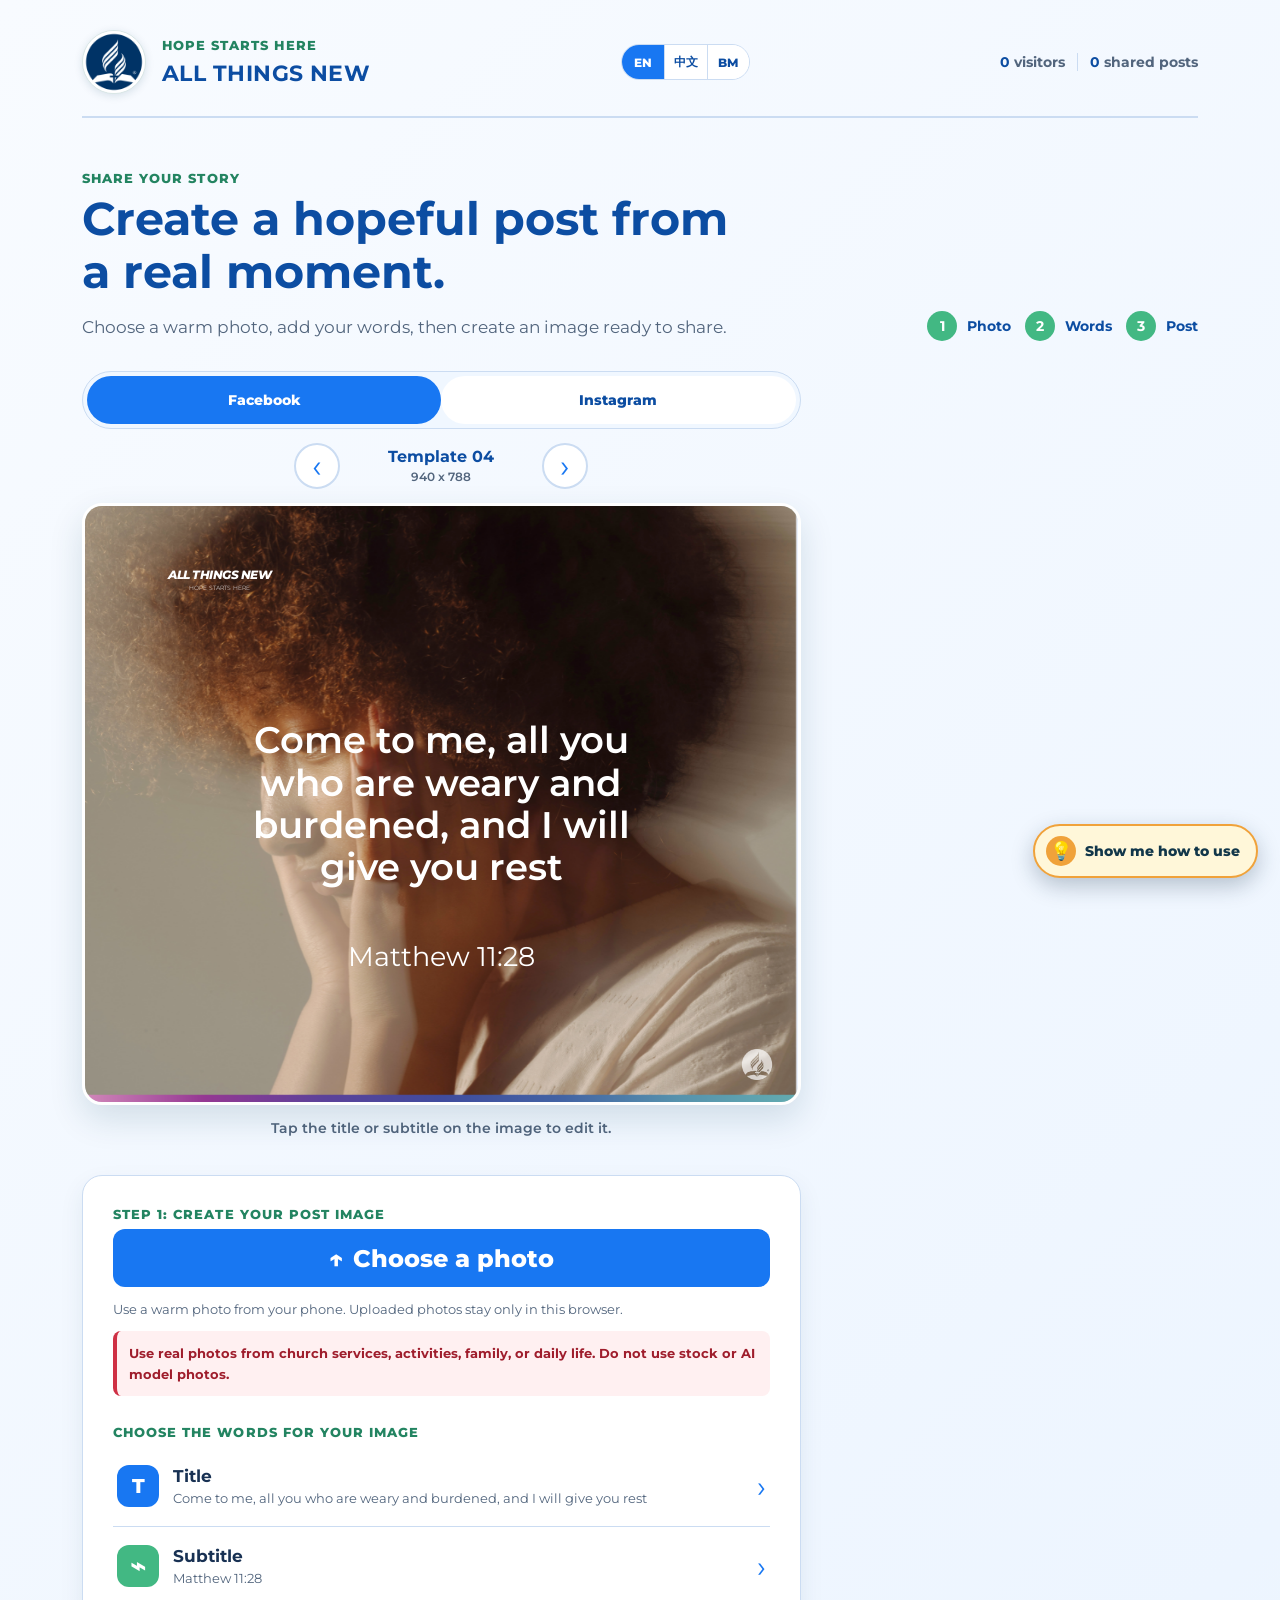
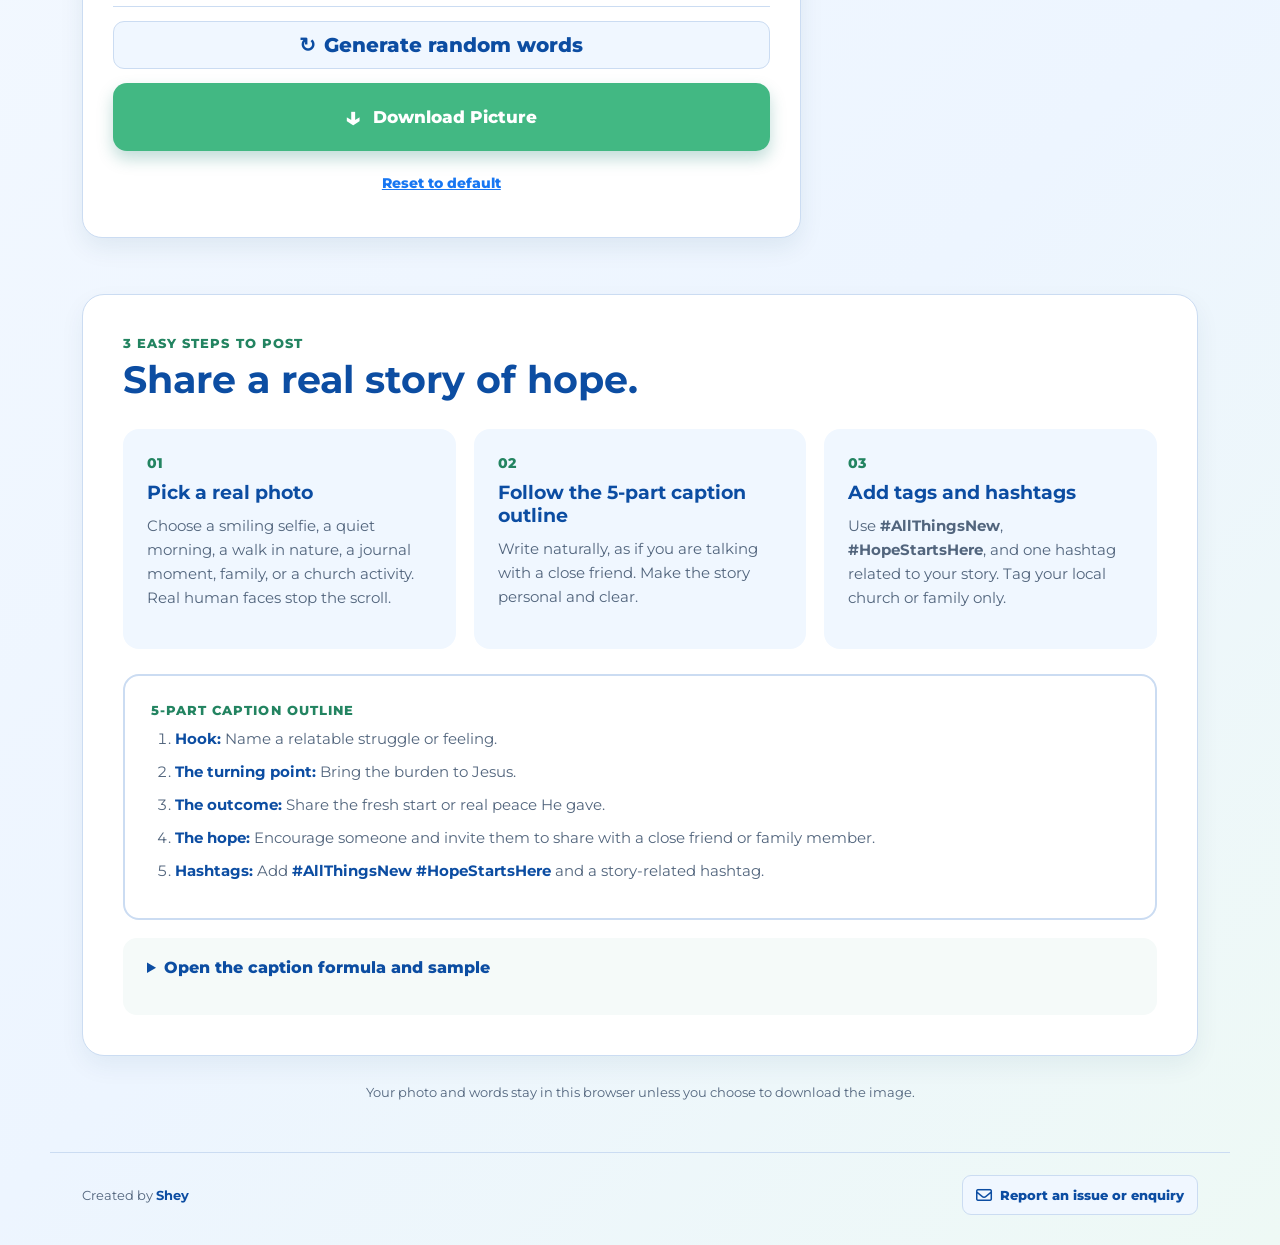
==== commit d4ed8773: "Add new phone UI" ====
--- a/index.html
+++ b/index.html
@@ -9,7 +9,7 @@
   <link rel="preconnect" href="https://fonts.gstatic.com" crossorigin>
   <link href="https://fonts.googleapis.com/css2?family=Montserrat:ital,wght@0,300;0,400;0,500;0,600;0,700;0,800;1,800&family=Noto+Sans+SC:wght@400;600;700&display=swap" rel="stylesheet">
   <link rel="stylesheet" href="https://cdnjs.cloudflare.com/ajax/libs/font-awesome/6.7.2/css/all.min.css">
-  <link rel="stylesheet" href="styles.css?v=32">
+  <link rel="stylesheet" href="styles.css?v=36">
 </head>
 <body>
   <main class="page-shell">
@@ -29,6 +29,7 @@
       <div class="template-wrap">
         <div class="format-switch" aria-label="Post format"><button class="format-button is-selected" type="button" data-format="facebook">Facebook</button><button class="format-button" type="button" data-format="instagram">Instagram</button></div>
         <div class="template-navigation"><button class="template-nav" id="previous-template" type="button" aria-label="Previous template">‹</button><p><strong id="template-name">Hope</strong><span id="template-size">940 × 788</span></p><button class="template-nav" id="next-template" type="button" aria-label="Next template">›</button></div>
+        <div id="template-origin" aria-hidden="true"></div>
         <div class="template" id="template" role="img" aria-label="Editable post template">
           <img id="background-image" src="resources/images/facebook/background_04.png" alt="Selected post background">
           <div class="template-overlay template-watermark" id="template-watermark" aria-hidden="true"><span id="watermark-title">ALL THINGS NEW</span><span id="watermark-subtitle">HOPE STARTS HERE</span></div>
@@ -39,6 +40,7 @@
         <p class="template-hint">Tap the title or subtitle on the image to edit it.</p>
       </div>
 
+      <div id="editor-origin" aria-hidden="true"></div>
       <aside class="editor-card" aria-label="Post controls">
         <p class="eyebrow">Step 1: Create your post image</p>
         <label class="upload-button" for="photo-upload"><span aria-hidden="true">↑</span><span class="upload-label">Choose a photo</span></label>
@@ -51,6 +53,19 @@
           <button class="generate-text-button" id="generate-text-button" type="button" disabled><span aria-hidden="true">↻</span><span class="generate-label">Generate random words</span></button>
          <div class="share-area"><button class="share-button" id="share-button" type="button"><span class="share-glyph" aria-hidden="true">↓</span><span>Download Picture</span></button><button class="reset-button" id="reset-button" type="button">Reset to default</button></div>
       </aside>
+    </section>
+
+    <section class="mobile-post-editor" id="mobile-post-editor" data-platform="facebook" aria-label="Mobile post editor">
+      <header class="mobile-post-header"><img src="resources/images/logo.png" alt=""><span><strong id="mobile-user-name">All Things New</strong><small id="mobile-post-time"></small></span><i class="fa-solid fa-ellipsis" aria-hidden="true"></i></header>
+      <div class="mobile-caption-field"><label for="mobile-caption-input" id="mobile-caption-label">Tap to write your Facebook caption...</label><textarea id="mobile-caption-input" rows="5" spellcheck="true" placeholder="What's on your mind?"></textarea></div>
+      <input id="mobile-hashtag-input" class="mobile-hashtag-input" value="#AllThingsNew #HopeStartsHere" aria-label="Hashtags">
+      <div id="mobile-template-slot"></div>
+      <div class="mobile-post-reactions" aria-hidden="true"><span><i class="fa-regular fa-thumbs-up"></i> Like</span><span><i class="fa-regular fa-comment"></i> Comment</span><span><i class="fa-solid fa-share"></i> Share</span></div>
+    </section>
+    <section class="mobile-post-actions" aria-label="Mobile post actions">
+      <div id="mobile-editor-slot"></div>
+      <p class="mobile-post-status" id="mobile-post-status" aria-live="polite"></p>
+      <button class="mobile-download-button" id="mobile-download-button" type="button"><i class="fa-solid fa-download" aria-hidden="true"></i><span>Download image and copy text</span></button>
     </section>
 
     <section class="guide-section" aria-labelledby="guide-title">
@@ -73,6 +88,6 @@
   <div class="guide-layer" id="guide-layer" hidden aria-live="polite"></div>
   <script src="templates/templates.js?v=21"></script>
   <script src="supabase-config.js?v=2"></script>
-  <script src="app.js?v=36"></script>
+  <script src="app.js?v=41"></script>
 </body>
 </html>
--- a/styles.css
+++ b/styles.css
@@ -53,3 +53,48 @@
 .photo-reminder-short { display:none; }
 @media (max-width:760px) { .site-header .visitor-count { display:none; }.steps,.guide-section,.upload-note { display:none; }.template-hint { display:block; margin-top:12px; font-size:13px; }.editor-heading,.edit-row,.generate-text-button { display:none; }.photo-reminder-full { display:none; }.photo-reminder-short { display:inline; } }
 @media (max-width:900px) and (min-width:761px) { .page-shell { padding:26px 24px 44px; }.intro { display:block; padding:42px 0 28px; }.steps { margin-top:22px; }.workspace { display:block; }.editor-card { margin-top:28px; }.guide-section { padding:32px; } }
+
+.mobile-post-editor,.mobile-post-actions { display:none; }
+@media (max-width:760px) {
+  .intro,.privacy-note,.site-footer,.template-hint { display:none; }
+  .page-shell { padding-top:16px; padding-bottom:28px; }
+  .editor-card { margin-top:16px; padding:0; border:0; background:transparent; box-shadow:none; }
+  .editor-card > .eyebrow,.editor-card .share-area { display:none; }
+  .photo-reminder { margin-top:10px; }
+  .guide-bulb { display:none !important; }
+  .mobile-post-editor { display:block; overflow:hidden; margin-top:24px; color:#1c1e21; background:#fff; border:1px solid #d8dce1; border-radius:10px; box-shadow:0 2px 8px #00000012; font-family:Arial,sans-serif; }
+  .mobile-post-actions { display:block; }
+  .mobile-post-header { display:flex; align-items:center; gap:10px; padding:14px 14px 10px; }
+  .mobile-post-header img { width:40px; height:40px; border-radius:50%; object-fit:cover; }
+  .mobile-post-header span { display:grid; gap:2px; min-width:0; }
+  .mobile-post-header strong { color:#1c1e21; font-size:14px; }
+  .mobile-post-header small { color:#65676b; font-size:12px; }
+  .mobile-post-header > i { margin-left:auto; color:#65676b; }
+  .mobile-caption-field { padding:0 14px; }
+  .mobile-caption-field label { margin:0 0 7px; color:#65676b; font-size:13px; font-weight:400; }
+  .mobile-caption-field textarea { min-height:112px; padding:11px; color:#1c1e21; border:1px solid #ccd0d5; border-radius:8px; font:15px/1.4 Arial,sans-serif; resize:vertical; }
+  .mobile-caption-field textarea::placeholder { color:#65676b; }
+  .mobile-hashtag-input { width:calc(100% - 28px); min-height:42px; margin:10px 14px 14px; padding:9px 11px; color:#1877f2; border:1px solid #ccd0d5; border-radius:8px; font:14px Arial,sans-serif; }
+  #mobile-template-slot .template { width:100%; border:0; border-radius:0; box-shadow:none; }
+  .mobile-post-reactions { display:grid; grid-template-columns:repeat(3,1fr); margin:0 8px; padding:4px 0; color:#65676b; border-top:1px solid #e4e6eb; font:14px Arial,sans-serif; font-weight:700; text-align:center; }
+  .mobile-post-reactions span { padding:9px 2px; }
+  .mobile-post-reactions i { margin-right:4px; }
+  .mobile-post-status { min-height:0; margin:0; padding:0 14px; color:#52657d; font:13px/1.45 Arial,sans-serif; }
+  .mobile-post-status:not(:empty) { padding-top:12px; }
+  .mobile-download-button { display:flex; align-items:center; justify-content:center; gap:9px; width:calc(100% - 28px); min-height:50px; margin:14px; color:#fff; background:#1877f2; border:0; border-radius:8px; font:15px Arial,sans-serif; font-weight:700; }
+  .mobile-download-button i { font-size:18px; }
+  .mobile-download-button:active { background:#0c4da2; }
+
+  body[data-format="instagram"] .mobile-post-editor { border-color:#dbdbdb; border-radius:3px; box-shadow:none; }
+  body[data-format="instagram"] .mobile-post-header { padding:12px; }
+  body[data-format="instagram"] .mobile-post-header strong { font-size:13px; }
+  body[data-format="instagram"] .mobile-post-header small { color:#8e8e8e; text-transform:uppercase; font-size:10px; }
+  body[data-format="instagram"] .mobile-caption-field { padding:0 12px; }
+  body[data-format="instagram"] .mobile-caption-field label { color:#262626; font-weight:700; }
+  body[data-format="instagram"] .mobile-caption-field textarea { min-height:104px; padding:0; border:0; border-radius:0; font-size:14px; }
+  body[data-format="instagram"] .mobile-hashtag-input { width:calc(100% - 24px); margin:8px 12px 12px; padding:0; color:#00376b; border:0; border-radius:0; font-size:14px; }
+  body[data-format="instagram"] .mobile-post-reactions { margin:0; padding:6px 12px; color:#262626; border-top:0; text-align:left; }
+  body[data-format="instagram"] .mobile-post-reactions span { padding:4px 0; font-size:0; }
+  body[data-format="instagram"] .mobile-post-reactions i { margin:0; font-size:23px; }
+  body[data-format="instagram"] .mobile-download-button { width:calc(100% - 24px); margin:12px; background:#0095f6; border-radius:8px; }
+}
